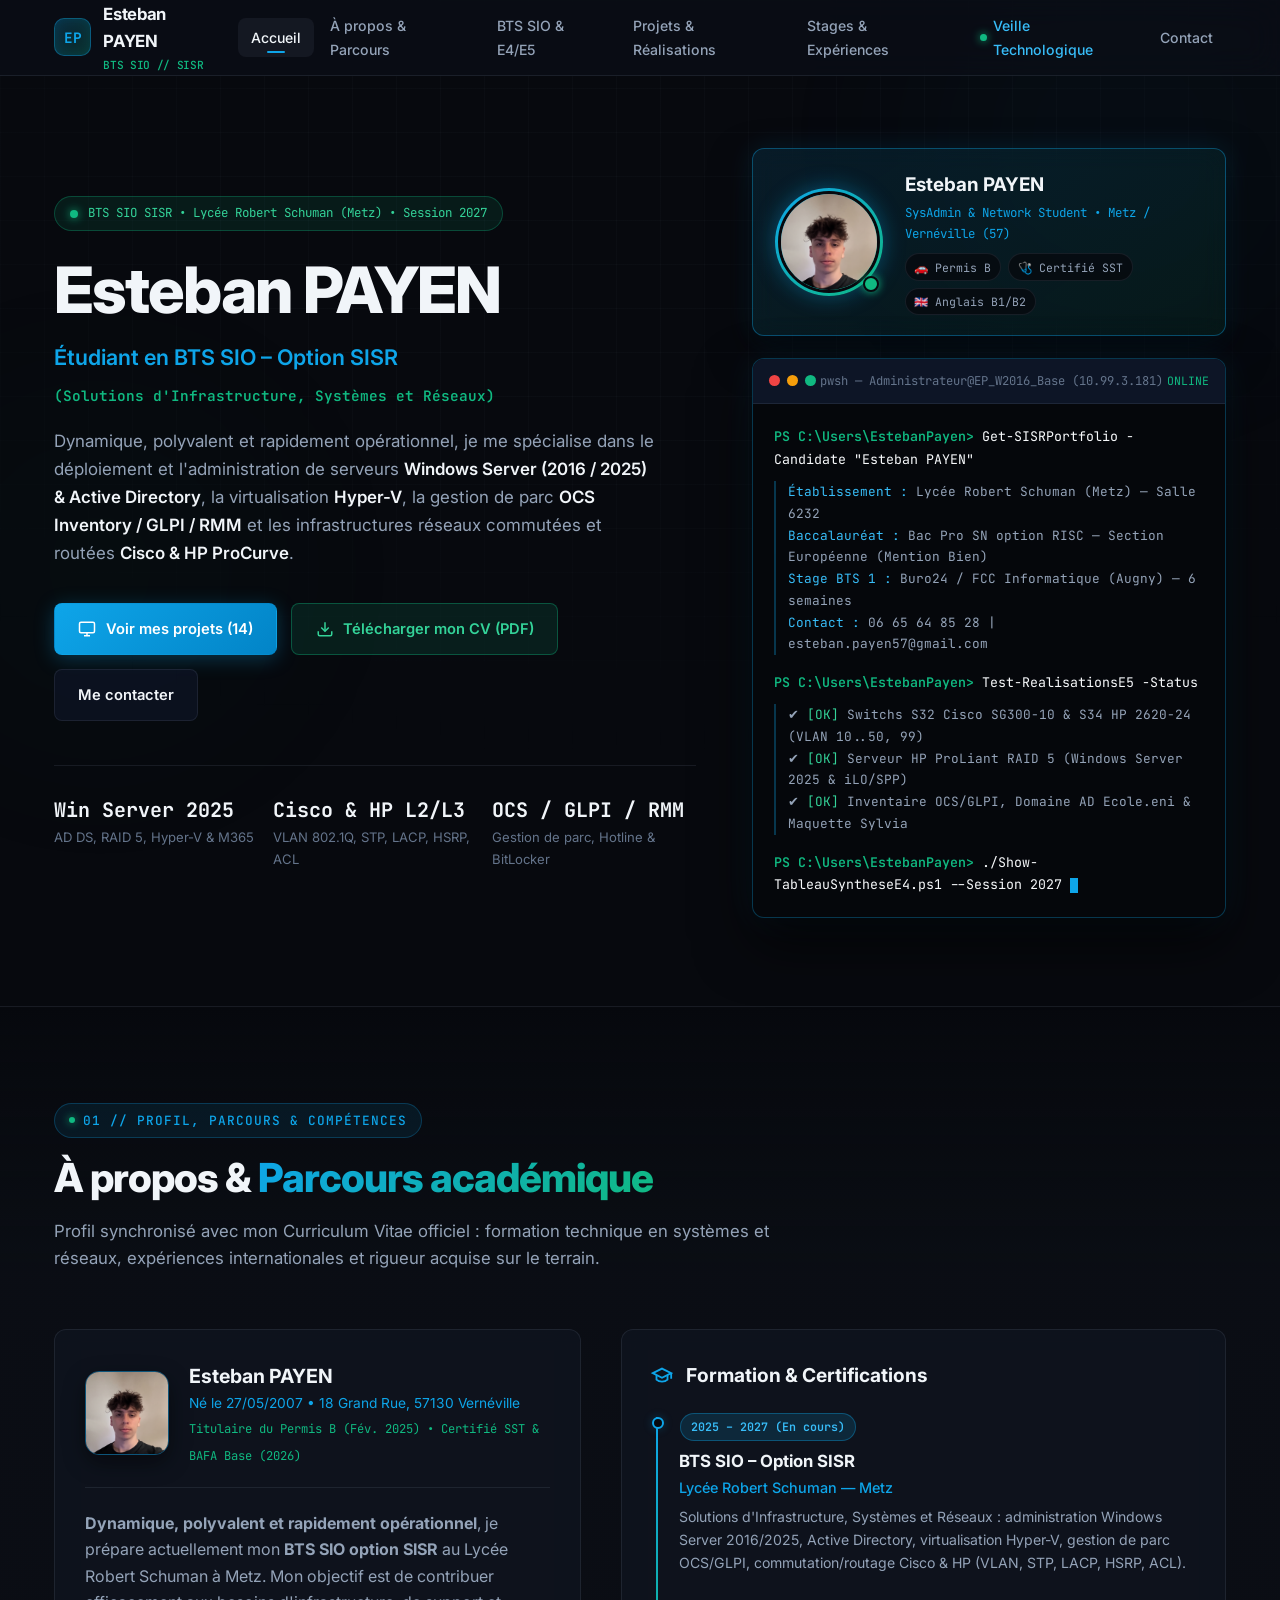
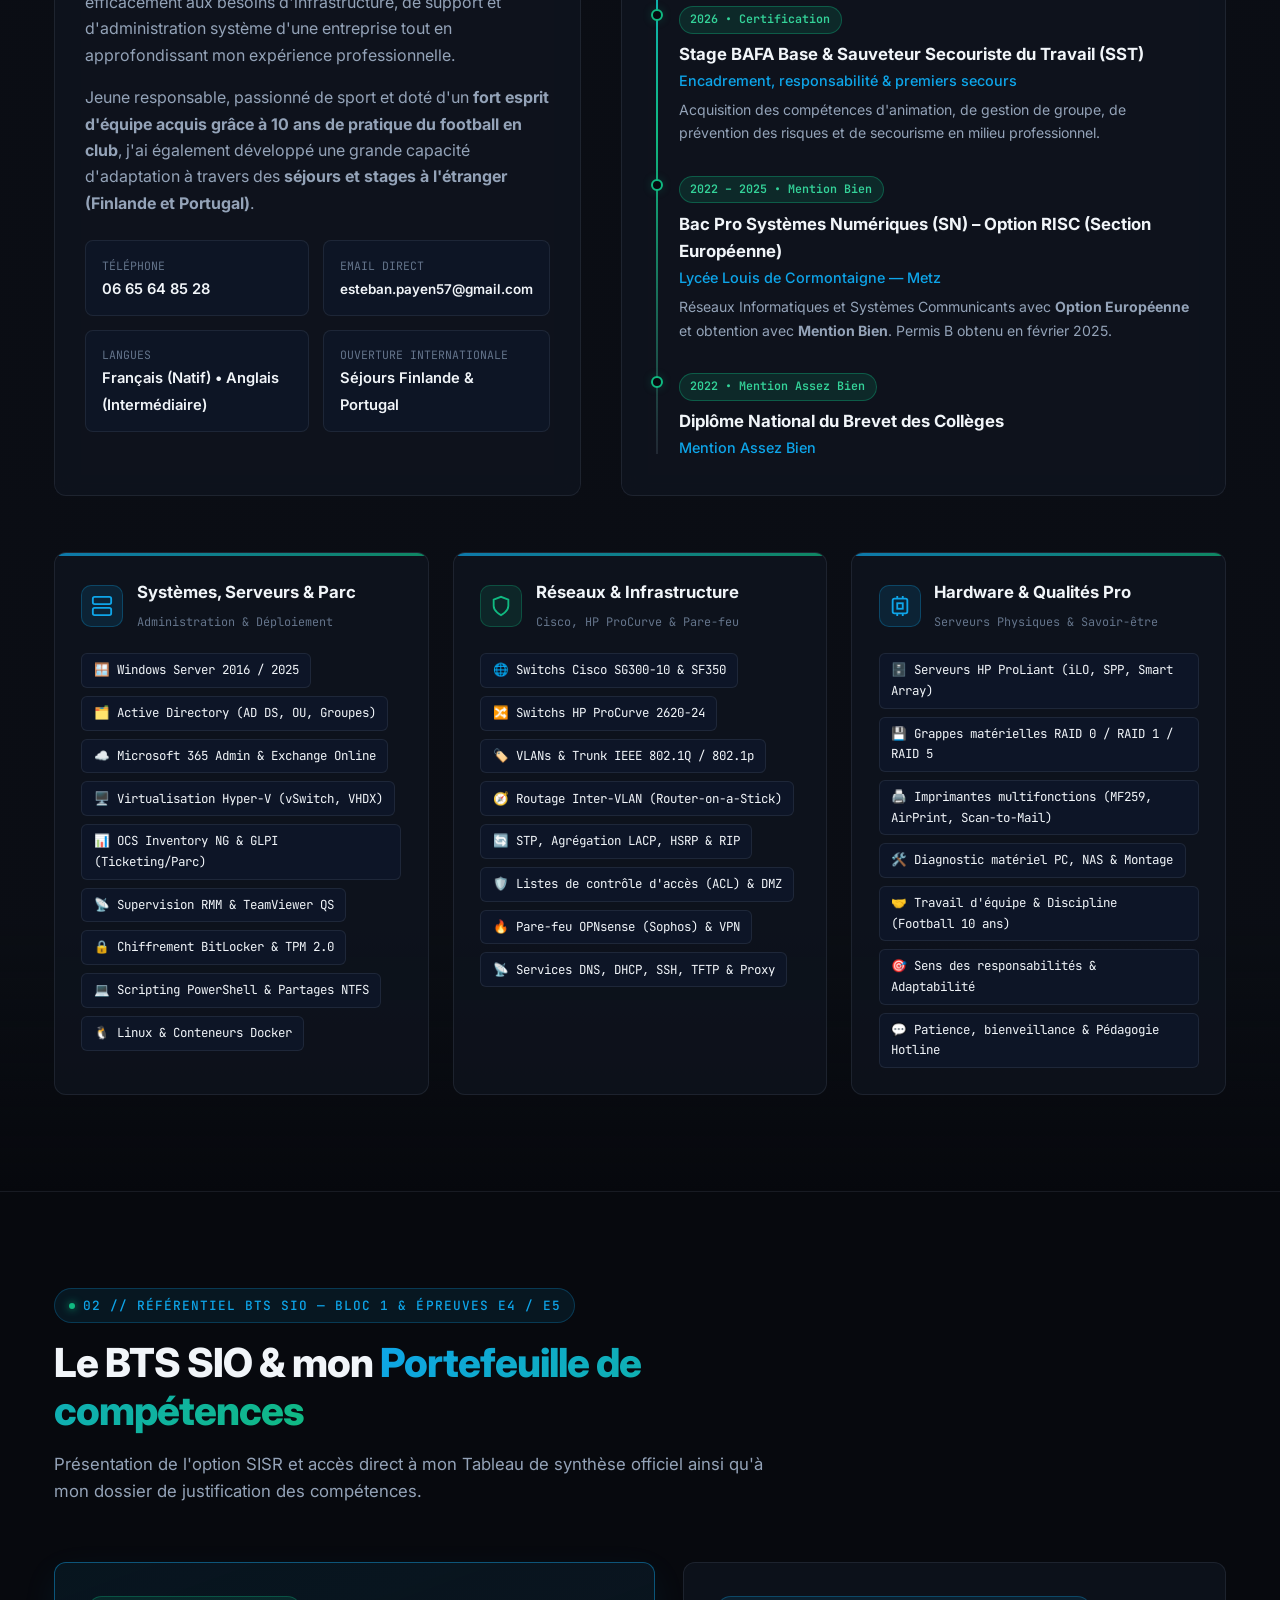
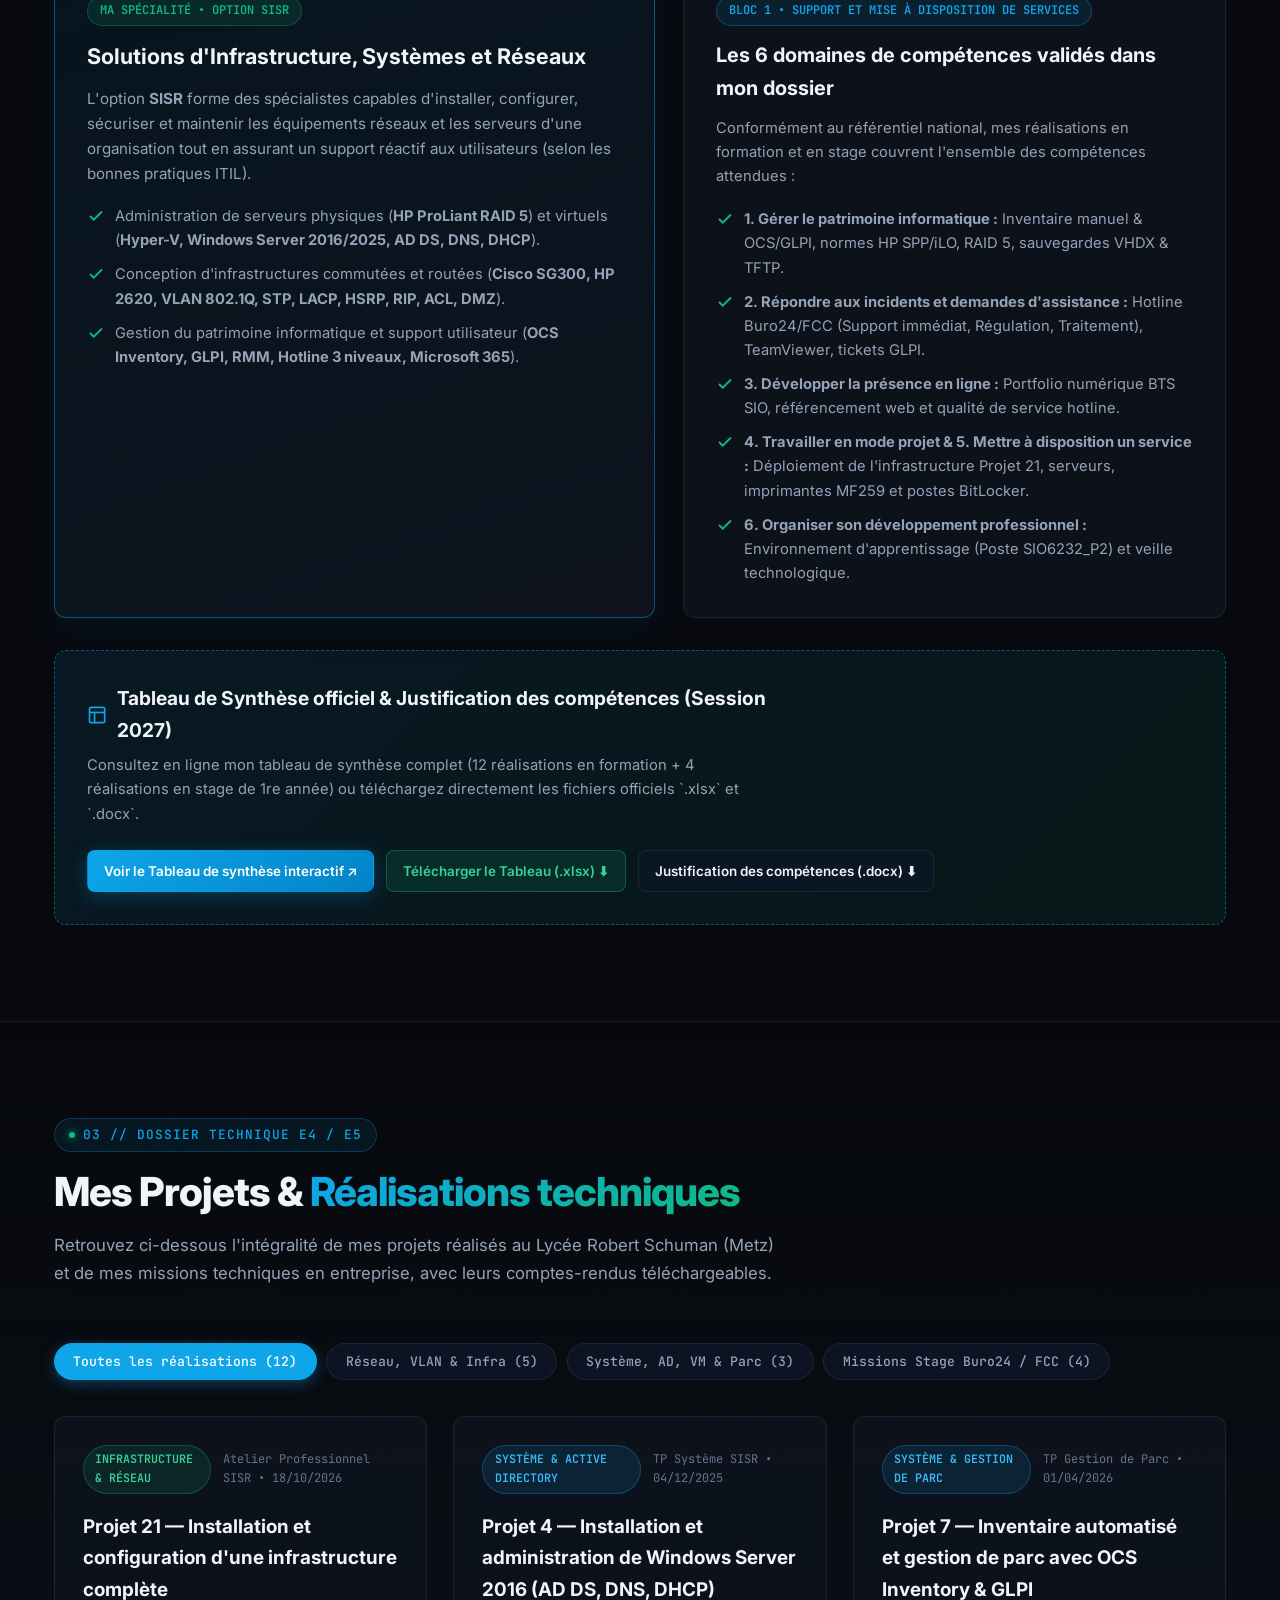
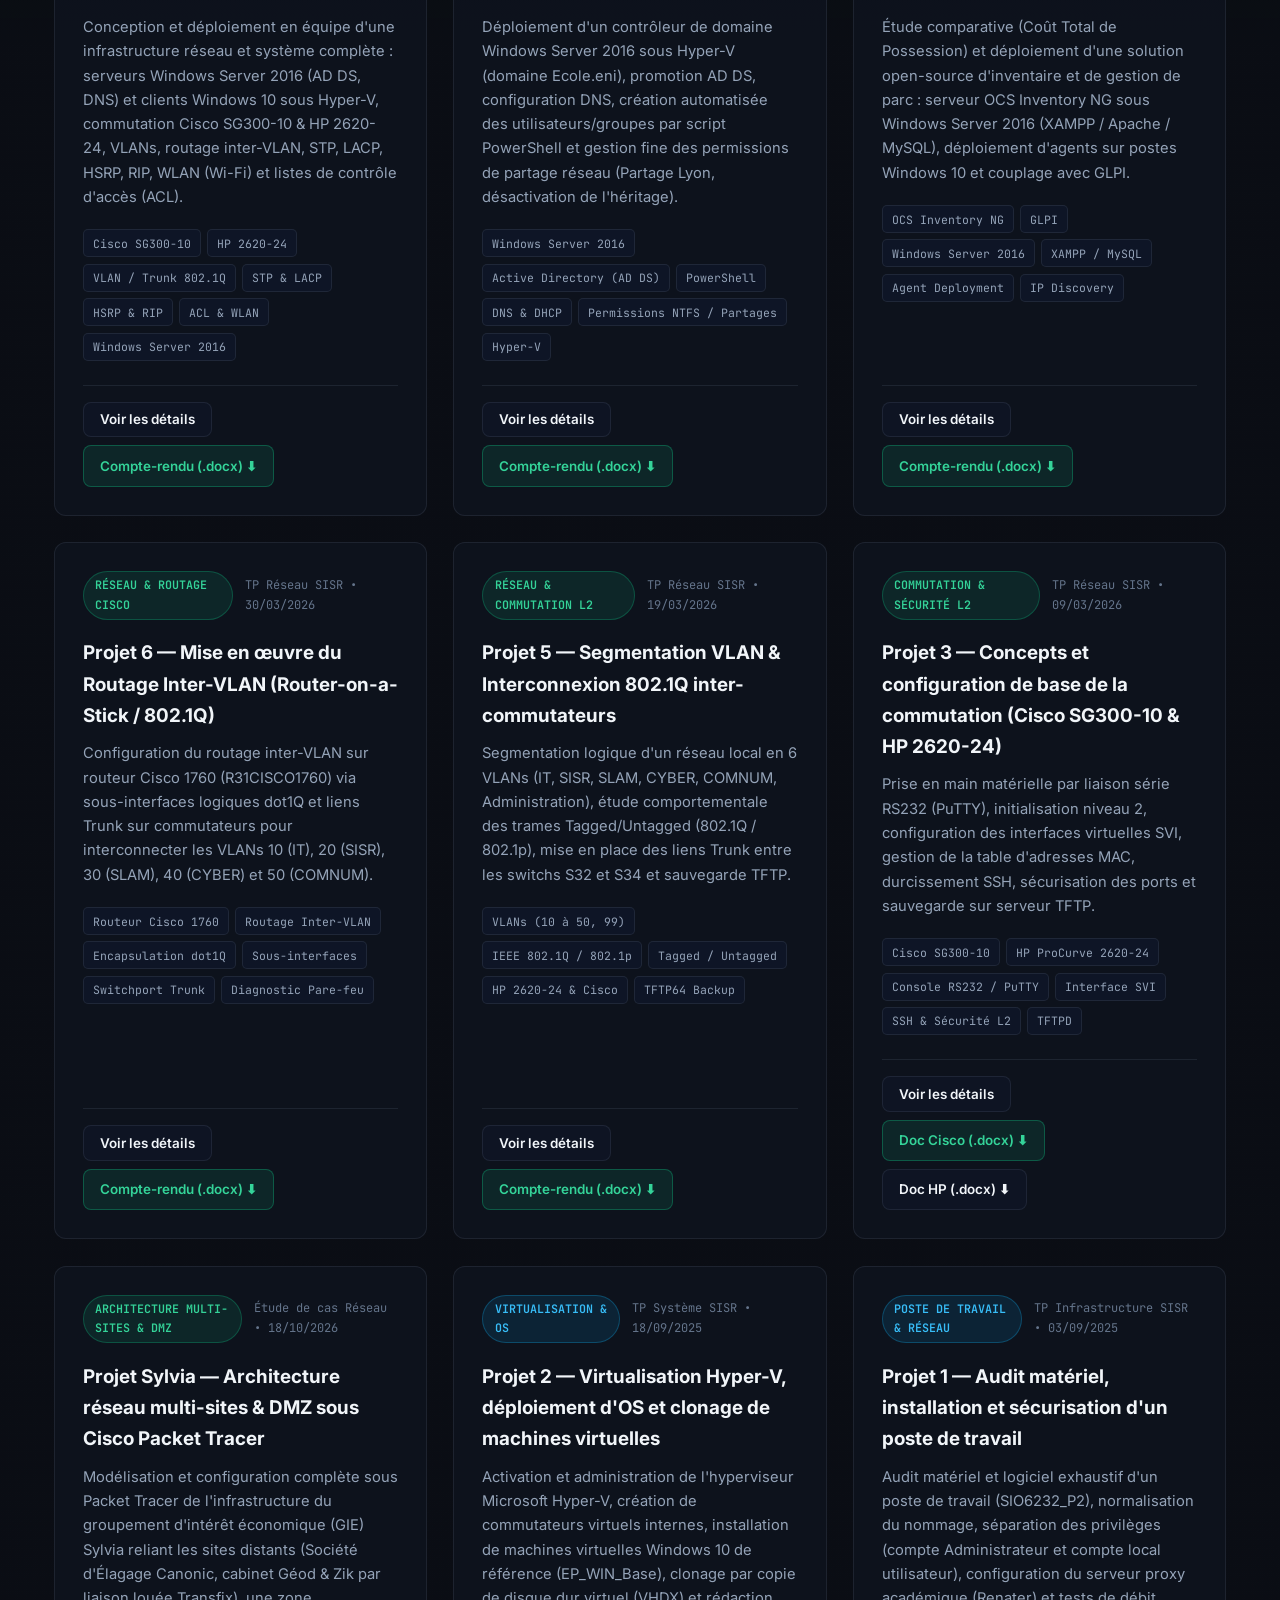
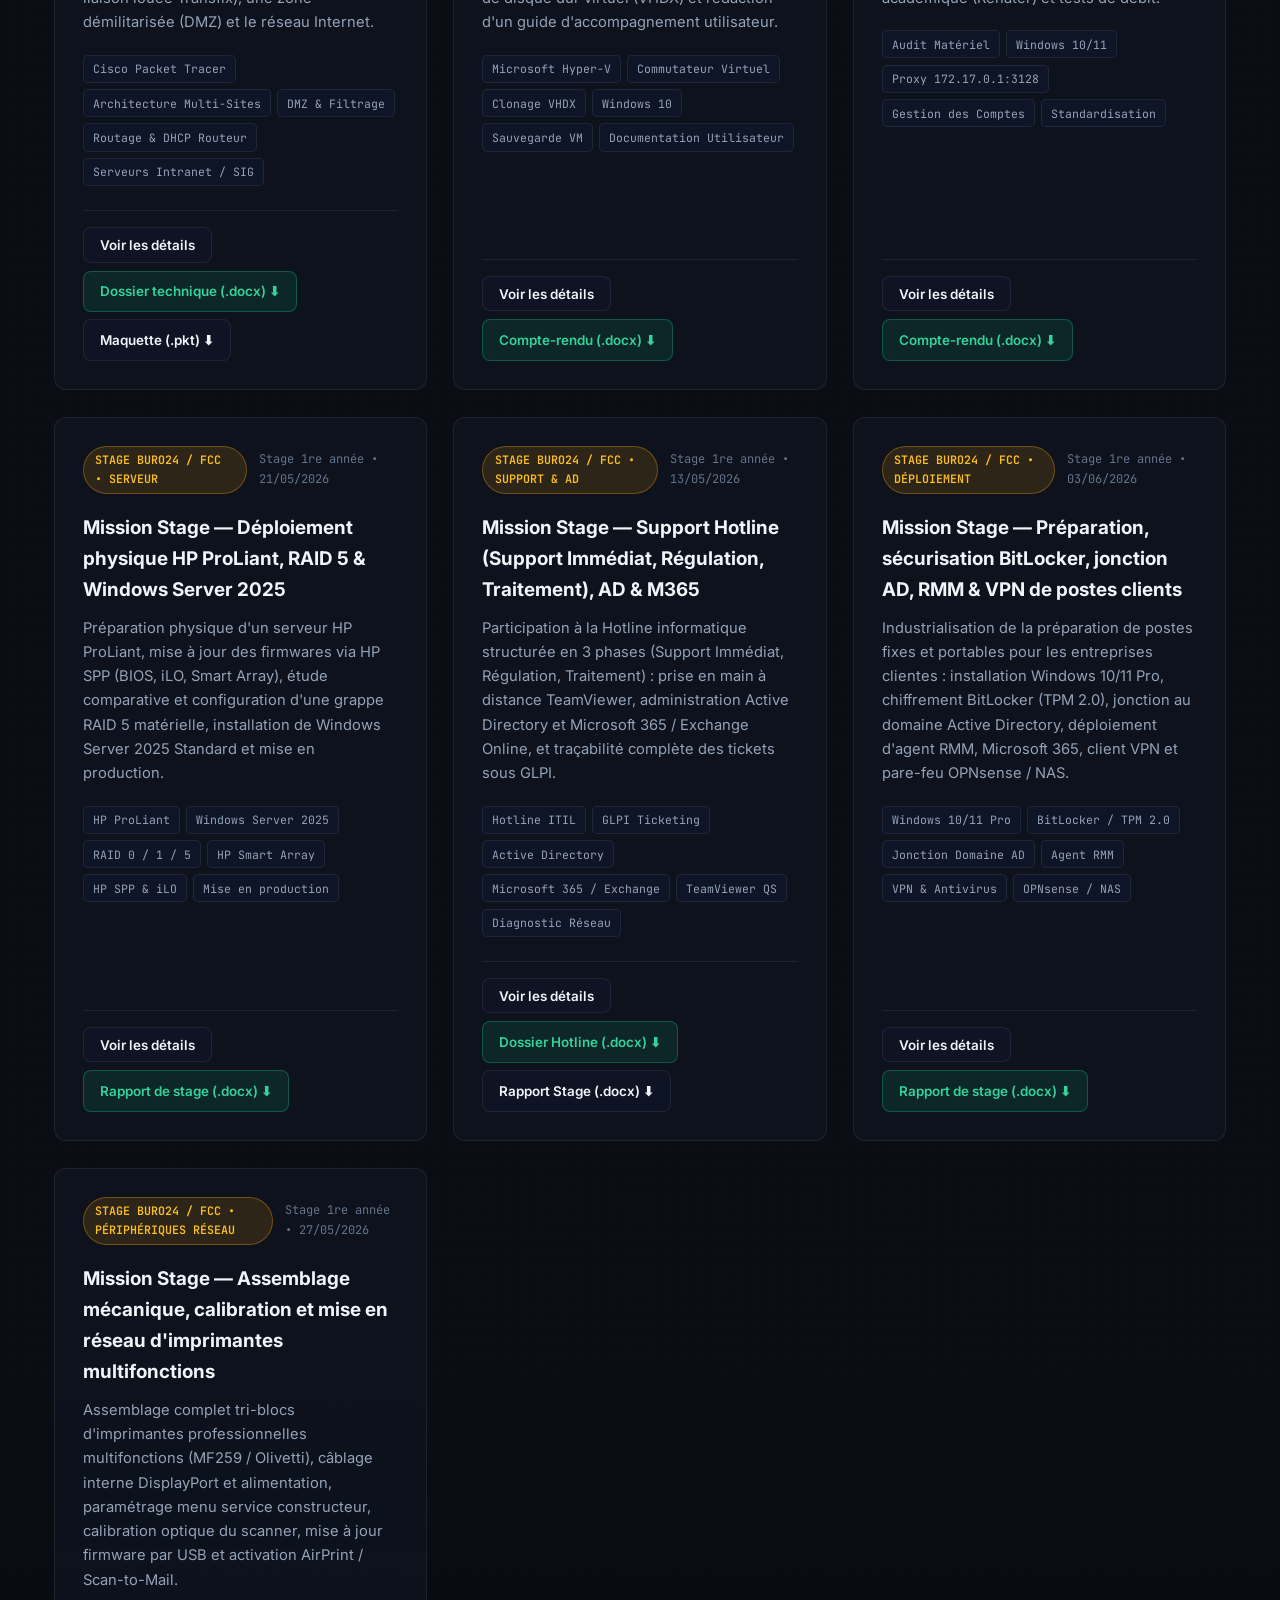
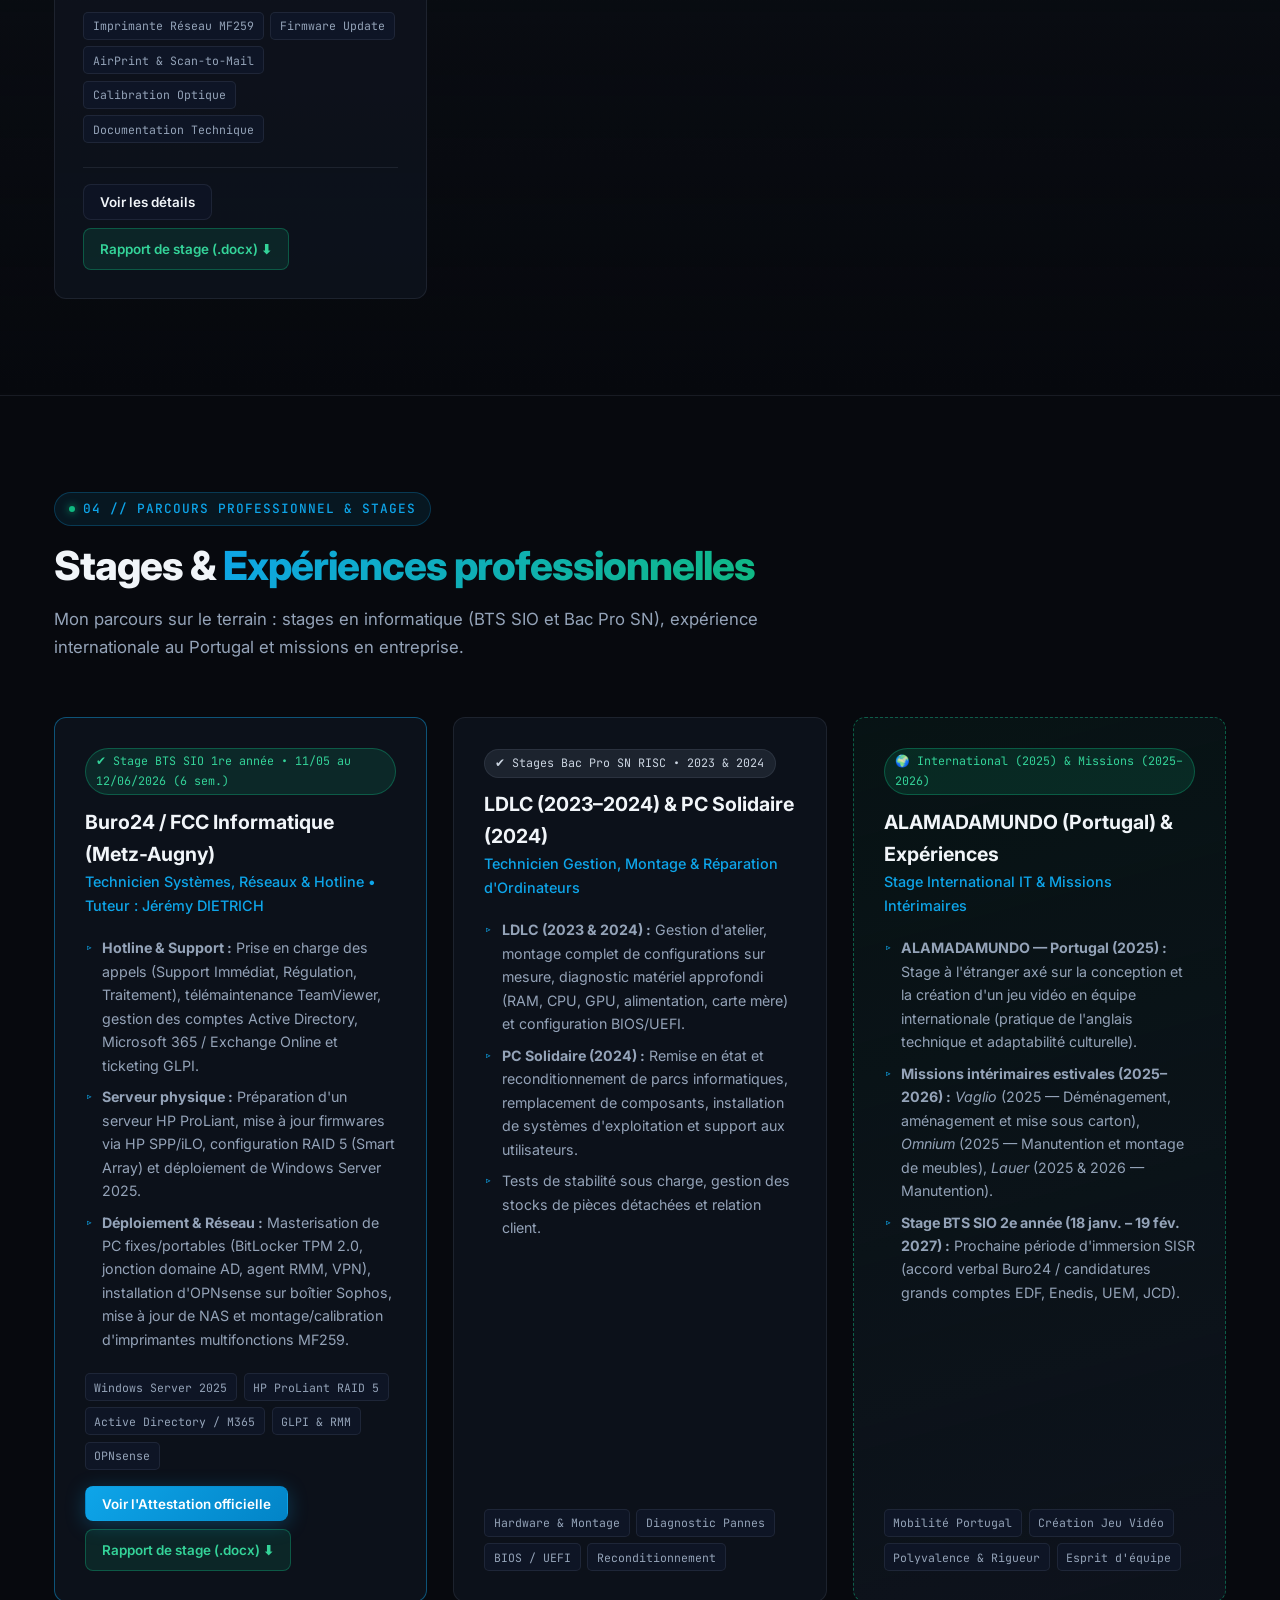
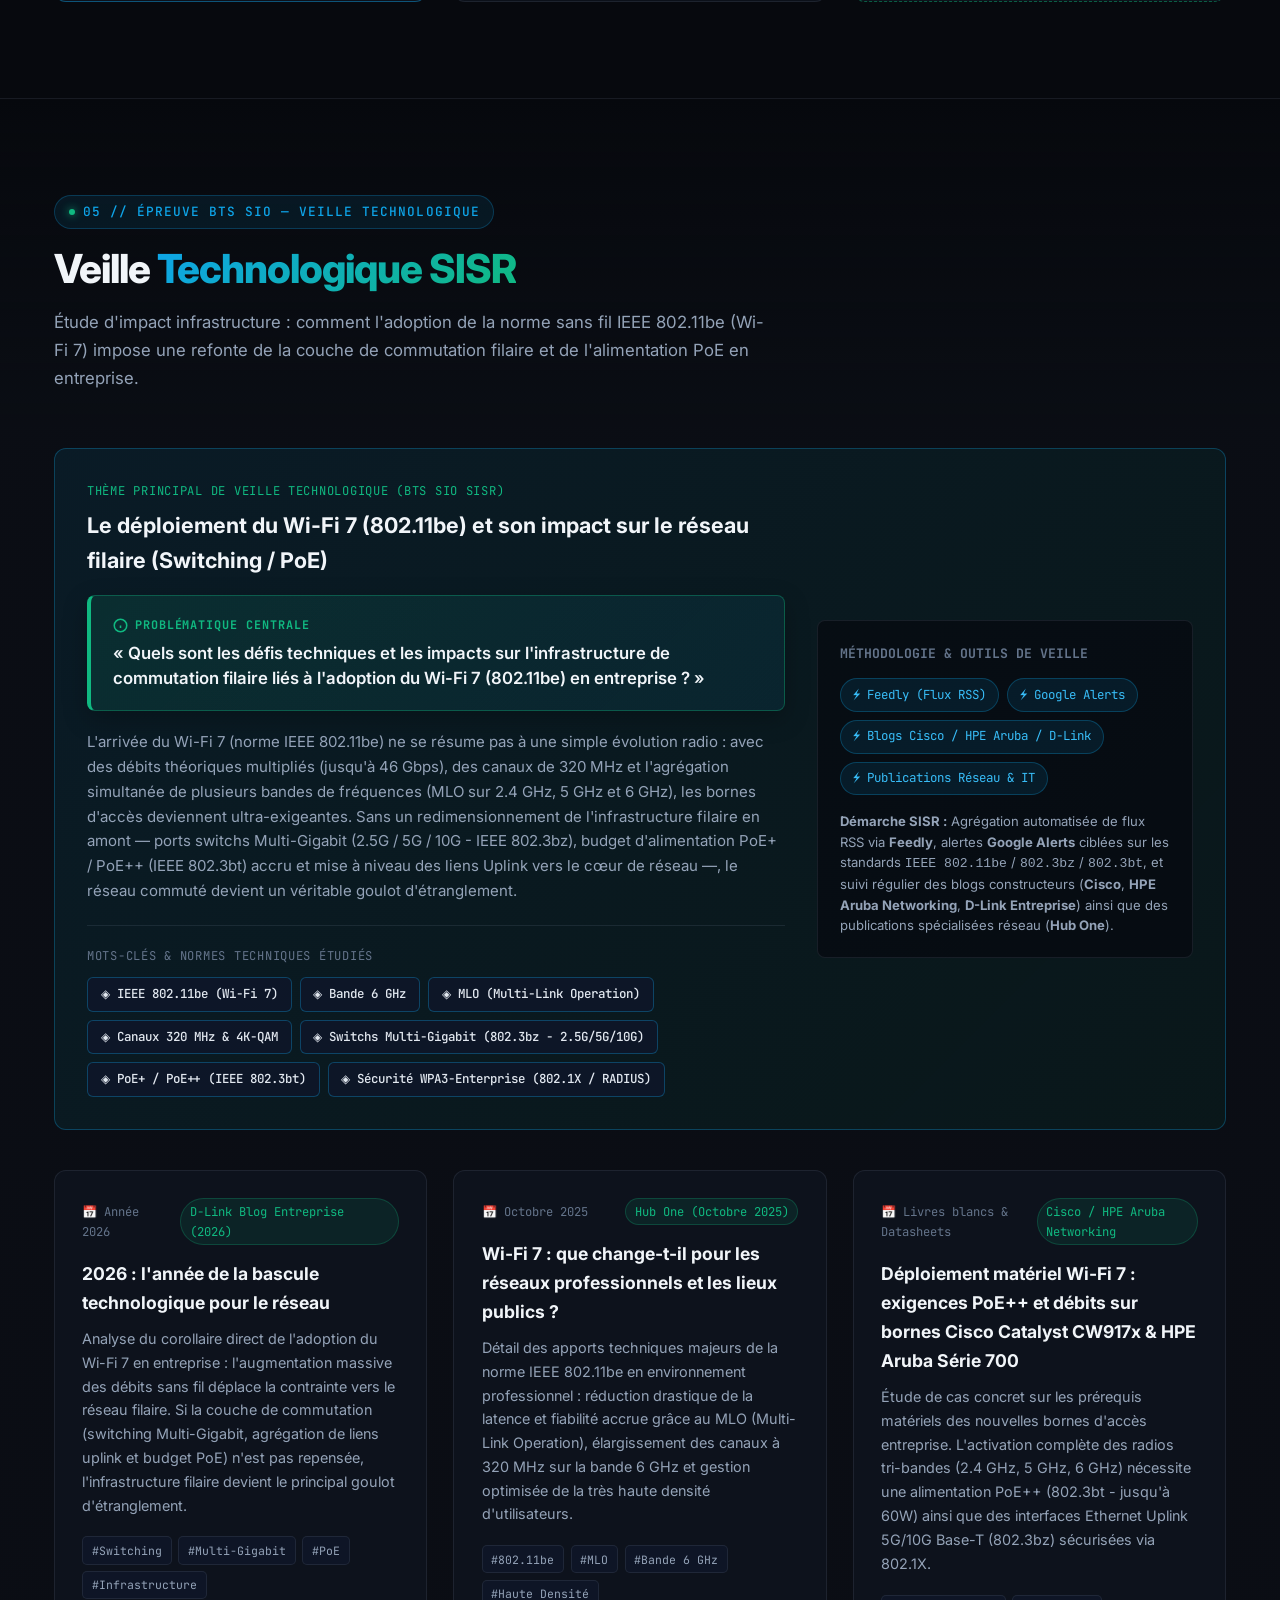
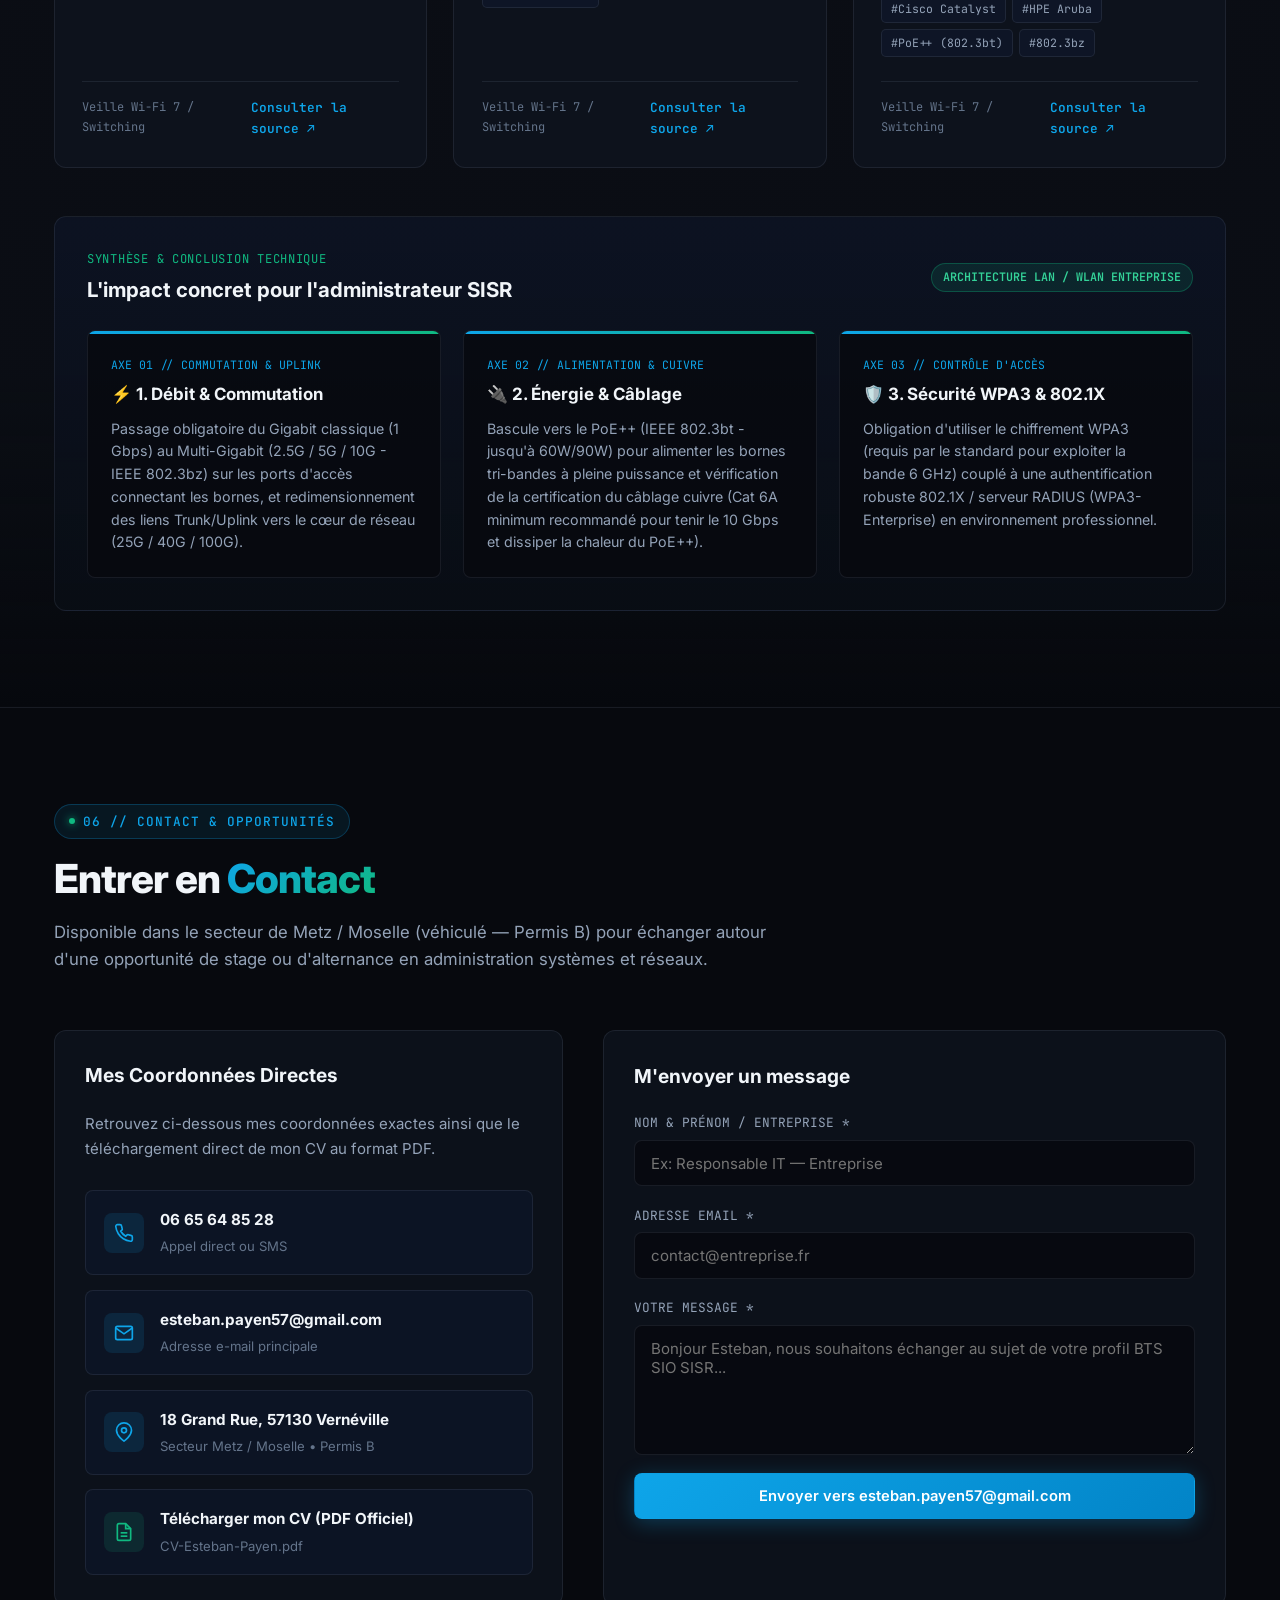
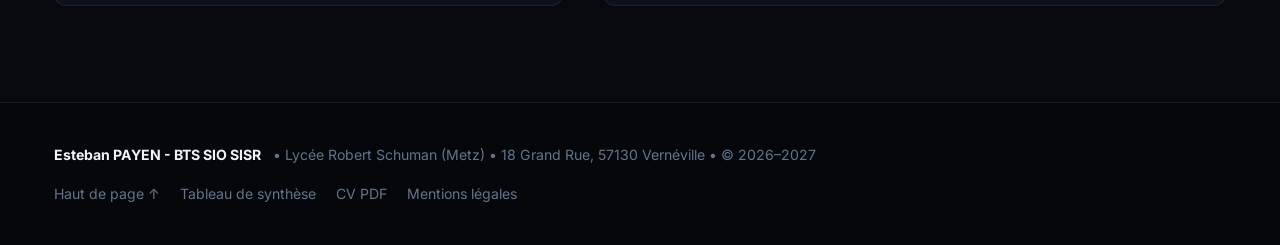
==== index.html @ 69ccb2b6 "Correction de la racine pour GitHub Pages" ====
<!DOCTYPE html>
<html lang="fr">
<head>
  <meta charset="UTF-8" />
  <meta name="viewport" content="width=device-width, initial-scale=1.0" />
  <title>Esteban PAYEN — Portfolio BTS SIO SISR | Systèmes, Réseaux &amp; Infrastructure</title>
  <meta name="description" content="Portfolio officiel d'Esteban PAYEN, étudiant en BTS SIO option SISR au Lycée Robert Schuman (Metz). Projets d'infrastructure Cisco/HP, Windows Server 2016/2025, Active Directory, Hyper-V, OCS/GLPI, Stage Buro24 / FCC Informatique et Veille Technologique." />

  <!-- Polices Google Fonts : Inter & JetBrains Mono -->
  <link rel="preconnect" href="https://fonts.googleapis.com" />
  <link rel="preconnect" href="https://fonts.gstatic.com" crossorigin />
  <link href="https://fonts.googleapis.com/css2?family=Inter:wght@400;500;600;700;800&amp;family=JetBrains+Mono:wght@400;500;600;700&amp;display=swap" rel="stylesheet" />

  <!-- Feuille de style principale -->
  <link rel="stylesheet" href="css/style.css" />
</head>
<body>
  <!-- Halos lumineux d'arrière-plan -->
  <div class="ambient-glow glow-1" aria-hidden="true"></div>
  <div class="ambient-glow glow-2" aria-hidden="true"></div>

  <!-- ========================================================================
       1. BARRE DE NAVIGATION FIXE (NAVBAR)
       ======================================================================== -->
  <header class="navbar" id="navbar">
    <div class="nav-container">
      <a href="#accueil" class="nav-brand" aria-label="Retour à l'accueil">
        <div class="brand-badge">EP</div>
        <div class="brand-text">
          Esteban PAYEN
          <span>BTS SIO // SISR</span>
        </div>
      </a>

      <button class="nav-toggle" id="nav-toggle" aria-label="Menu de navigation" aria-expanded="false">
        <svg width="22" height="22" viewBox="0 0 24 24" fill="none" stroke="currentColor" stroke-width="2">
          <line x1="3" y1="6" x2="21" y2="6"></line>
          <line x1="3" y1="12" x2="21" y2="12"></line>
          <line x1="3" y1="18" x2="21" y2="18"></line>
        </svg>
      </button>

      <nav class="nav-links" id="nav-links" aria-label="Navigation principale">
        <a href="#accueil" class="nav-link active">Accueil</a>
        <a href="#apropos" class="nav-link">À propos &amp; Parcours</a>
        <a href="#bts-sio" class="nav-link">BTS SIO &amp; E4/E5</a>
        <a href="#projets" class="nav-link">Projets &amp; Réalisations</a>
        <a href="#stages" class="nav-link">Stages &amp; Expériences</a>
        <a href="#veille" class="nav-link nav-link-veille">
          <span class="pulse-dot" aria-hidden="true"></span>
          Veille Technologique
        </a>
        <a href="#contact" class="nav-link">Contact</a>
      </nav>
    </div>
  </header>

  <main>
    <!-- ======================================================================
         A. HERO SECTION (ACCUEIL)
         ====================================================================== -->
    <section class="hero" id="accueil">
      <div class="container">
        <div class="hero-grid">
          <div class="hero-content">
            <div class="status-pill">
              <span class="status-dot"></span>
              <span>BTS SIO SISR • Lycée Robert Schuman (Metz) • Session 2027</span>
            </div>

            <h1 class="hero-title">Esteban PAYEN</h1>

            <p class="hero-role">
              <span>Étudiant en BTS SIO – Option SISR</span>
              <span class="mono" style="font-size:0.9rem; color:var(--accent-emerald);">
                (Solutions d'Infrastructure, Systèmes et Réseaux)
              </span>
            </p>

            <p class="hero-description">
              Dynamique, polyvalent et rapidement opérationnel, je me spécialise dans le déploiement et l'administration de serveurs
              <strong>Windows Server (2016 / 2025) &amp; Active Directory</strong>, la virtualisation <strong>Hyper-V</strong>,
              la gestion de parc <strong>OCS Inventory / GLPI / RMM</strong> et les infrastructures réseaux commutées et routées
              <strong>Cisco &amp; HP ProCurve</strong>.
            </p>

            <div class="hero-actions">
              <a href="#projets" class="btn btn-primary">
                <svg width="18" height="18" viewBox="0 0 24 24" fill="none" stroke="currentColor" stroke-width="2">
                  <rect x="2" y="3" width="20" height="14" rx="2" ry="2"></rect>
                  <line x1="8" y1="21" x2="16" y2="21"></line>
                  <line x1="12" y1="17" x2="12" y2="21"></line>
                </svg>
                Voir mes projets (14)
              </a>
              <a href="assets/docs/CV-Esteban-Payen.pdf" target="_blank" rel="noopener" download="CV-Esteban-Payen.pdf" class="btn btn-emerald">
                <svg width="18" height="18" viewBox="0 0 24 24" fill="none" stroke="currentColor" stroke-width="2">
                  <path d="M21 15v4a2 2 0 0 1-2 2H5a2 2 0 0 1-2-2v-4"></path>
                  <polyline points="7 10 12 15 17 10"></polyline>
                  <line x1="12" y1="15" x2="12" y2="3"></line>
                </svg>
                Télécharger mon CV (PDF)
              </a>
              <a href="#contact" class="btn btn-outline">
                Me contacter
              </a>
            </div>

            <div class="hero-metrics">
              <div class="metric-item">
                <span class="metric-value">Win Server 2025</span>
                <span class="metric-label">AD DS, RAID 5, Hyper-V &amp; M365</span>
              </div>
              <div class="metric-item">
                <span class="metric-value">Cisco &amp; HP L2/L3</span>
                <span class="metric-label">VLAN 802.1Q, STP, LACP, HSRP, ACL</span>
              </div>
              <div class="metric-item">
                <span class="metric-value">OCS / GLPI / RMM</span>
                <span class="metric-label">Gestion de parc, Hotline &amp; BitLocker</span>
              </div>
            </div>
          </div>

          <!-- Colonne droite : Carte Portrait Photo + Terminal SysAdmin -->
          <div class="hero-Visual-stack">
            <div class="profile-showcase">
              <div class="profile-avatar-wrap">
                <img src="assets/img/esteban-portrait.jpg" alt="Portrait d'Esteban PAYEN — Étudiant BTS SIO SISR" class="profile-avatar" />
                <span class="profile-badge-online" title="Disponible pour stage SISR"></span>
              </div>
              <div class="profile-meta">
                <h2>Esteban PAYEN</h2>
                <span class="role-tag">SysAdmin &amp; Network Student • Metz / Vernéville (57)</span>
                <div class="profile-quick-info">
                  <span class="profile-chip">🚗 Permis B</span>
                  <span class="profile-chip">🩺 Certifié SST</span>
                  <span class="profile-chip">🇬🇧 Anglais B1/B2</span>
                </div>
              </div>
            </div>

            <!-- Terminal SysAdmin visuel avec vraies données -->
            <div class="terminal-card" aria-label="Aperçu console SysAdmin">
              <div class="terminal-header">
                <div class="terminal-dots">
                  <span class="dot-red"></span>
                  <span class="dot-yellow"></span>
                  <span class="dot-green"></span>
                </div>
                <span class="terminal-title">pwsh — Administrateur@EP_W2016_Base (10.99.3.181)</span>
                <span class="mono" style="font-size:0.72rem; color:var(--accent-emerald);">ONLINE</span>
              </div>
              <div class="terminal-body">
                <div class="cmd-line">
                  <span class="cmd-prompt">PS C:\Users\EstebanPayen&gt;</span>
                  <span class="cmd-command"> Get-SISRPortfolio -Candidate "Esteban PAYEN"</span>
                </div>
                <div class="cmd-output">
                  <div><span class="key">Établissement :</span> Lycée Robert Schuman (Metz) — Salle 6232</div>
                  <div><span class="key">Baccalauréat  :</span> Bac Pro SN option RISC — Section Européenne (Mention Bien)</div>
                  <div><span class="key">Stage BTS 1   :</span> Buro24 / FCC Informatique (Augny) — 6 semaines</div>
                  <div><span class="key">Contact       :</span> 06 65 64 85 28 | esteban.payen57@gmail.com</div>
                </div>

                <div class="cmd-line">
                  <span class="cmd-prompt">PS C:\Users\EstebanPayen&gt;</span>
                  <span class="cmd-command"> Test-RealisationsE5 -Status</span>
                </div>
                <div class="cmd-output">
                  <div>✔ <span class="val-ok">[OK]</span> Switchs S32 Cisco SG300-10 &amp; S34 HP 2620-24 (VLAN 10..50, 99)</div>
                  <div>✔ <span class="val-ok">[OK]</span> Serveur HP ProLiant RAID 5 (Windows Server 2025 &amp; iLO/SPP)</div>
                  <div>✔ <span class="val-ok">[OK]</span> Inventaire OCS/GLPI, Domaine AD Ecole.eni &amp; Maquette Sylvia</div>
                </div>

                <div class="cmd-line" style="margin-bottom:0;">
                  <span class="cmd-prompt">PS C:\Users\EstebanPayen&gt;</span>
                  <span class="cmd-command"> ./Show-TableauSyntheseE4.ps1 --Session 2027</span>
                  <span class="cursor-blink"></span>
                </div>
              </div>
            </div>
          </div>
        </div>
      </div>
    </section>

    <!-- ======================================================================
         B. À PROPOS & PARCOURS (PROFIL CV, TIMELINE FORMATION & COMPÉTENCES)
         ====================================================================== -->
    <section class="section section-alt" id="apropos">
      <div class="container">
        <div class="section-header">
          <div class="section-tag">
            <span class="dot"></span>
            <span>01 // Profil, Parcours &amp; Compétences</span>
          </div>
          <h2 class="section-title">À propos &amp; <span class="gradient-text">Parcours académique</span></h2>
          <p class="section-subtitle">
            Profil synchronisé avec mon Curriculum Vitae officiel : formation technique en systèmes et réseaux, expériences internationales et rigueur acquise sur le terrain.
          </p>
        </div>

        <div class="about-layout">
          <!-- Présentation complète synchronisée avec le CV -->
          <div class="glass-card about-text">
            <div class="about-photo-banner">
              <img src="assets/img/esteban-portrait.jpg" alt="Photo d'Esteban PAYEN" />
              <div>
                <h3 style="font-size:1.22rem; font-weight:700; color:var(--text-primary);">Esteban PAYEN</h3>
                <p style="font-size:0.86rem; color:var(--accent-cyan); margin:0;">
                  Né le 27/05/2007 • 18 Grand Rue, 57130 Vernéville
                </p>
                <span class="mono" style="font-size:0.76rem; color:var(--accent-emerald);">
                  Titulaire du Permis B (Fév. 2025) • Certifié SST &amp; BAFA Base (2026)
                </span>
              </div>
            </div>

            <p>
              <strong>Dynamique, polyvalent et rapidement opérationnel</strong>, je prépare actuellement mon
              <strong>BTS SIO option SISR</strong> au Lycée Robert Schuman à Metz. Mon objectif est de contribuer efficacement aux besoins d'infrastructure, de support et d'administration système d'une entreprise tout en approfondissant mon expérience professionnelle.
            </p>
            <p>
              Jeune responsable, passionné de sport et doté d'un <strong>fort esprit d'équipe acquis grâce à 10 ans de pratique du football en club</strong>, j'ai également développé une grande capacité d'adaptation à travers des <strong>séjours et stages à l'étranger (Finlande et Portugal)</strong>.
            </p>

            <div class="about-highlights">
              <div class="highlight-box">
                <span class="label">Téléphone</span>
                <span class="value">06 65 64 85 28</span>
              </div>
              <div class="highlight-box">
                <span class="label">Email direct</span>
                <span class="value" style="font-size:0.84rem;">esteban.payen57@gmail.com</span>
              </div>
              <div class="highlight-box">
                <span class="label">Langues</span>
                <span class="value">Français (Natif) • Anglais (Intermédiaire)</span>
              </div>
              <div class="highlight-box">
                <span class="label">Ouverture internationale</span>
                <span class="value">Séjours Finlande &amp; Portugal</span>
              </div>
            </div>
          </div>

          <!-- Frise chronologique (Formation & Certifications du CV) -->
          <div class="glass-card">
            <h3 class="card-heading">
              <svg width="22" height="22" viewBox="0 0 24 24" fill="none" stroke="var(--accent-cyan)" stroke-width="2">
                <path d="M22 10v6M2 10l10-5 10 5-10 5z"></path>
                <path d="M6 12v5c3 3 9 3 12 0v-5"></path>
              </svg>
              Formation &amp; Certifications
            </h3>

            <div class="timeline">
              <!-- En cours : BTS SIO SISR -->
              <div class="timeline-item">
                <div class="timeline-marker"></div>
                <span class="timeline-badge badge-current">2025 – 2027 (En cours)</span>
                <h4 class="timeline-title">BTS SIO – Option SISR</h4>
                <div class="timeline-school">Lycée Robert Schuman — Metz</div>
                <p class="timeline-desc">
                  Solutions d'Infrastructure, Systèmes et Réseaux : administration Windows Server 2016/2025, Active Directory, virtualisation Hyper-V, gestion de parc OCS/GLPI, commutation/routage Cisco &amp; HP (VLAN, STP, LACP, HSRP, ACL).
                </p>
              </div>

              <!-- 2026 : Stage BAFA Base -->
              <div class="timeline-item completed">
                <div class="timeline-marker"></div>
                <span class="timeline-badge badge-obtained">2026 • Certification</span>
                <h4 class="timeline-title">Stage BAFA Base &amp; Sauveteur Secouriste du Travail (SST)</h4>
                <div class="timeline-school">Encadrement, responsabilité &amp; premiers secours</div>
                <p class="timeline-desc">
                  Acquisition des compétences d'animation, de gestion de groupe, de prévention des risques et de secourisme en milieu professionnel.
                </p>
              </div>

              <!-- 2022 - 2025 : Bac Pro SN RISC -->
              <div class="timeline-item completed">
                <div class="timeline-marker"></div>
                <span class="timeline-badge badge-obtained">2022 – 2025 • Mention Bien</span>
                <h4 class="timeline-title">Bac Pro Systèmes Numériques (SN) – Option RISC (Section Européenne)</h4>
                <div class="timeline-school">Lycée Louis de Cormontaigne — Metz</div>
                <p class="timeline-desc">
                  Réseaux Informatiques et Systèmes Communicants avec <strong>Option Européenne</strong> et obtention avec <strong>Mention Bien</strong>. Permis B obtenu en février 2025.
                </p>
              </div>

              <!-- 2022 : Brevet -->
              <div class="timeline-item completed">
                <div class="timeline-marker"></div>
                <span class="timeline-badge badge-obtained">2022 • Mention Assez Bien</span>
                <h4 class="timeline-title">Diplôme National du Brevet des Collèges</h4>
                <div class="timeline-school">Mention Assez Bien</div>
              </div>
            </div>
          </div>
        </div>

        <!-- Compétences techniques & humaines sous forme de badges -->
        <div class="skills-grid">
          <!-- Catégorie 1 : Systèmes, Serveurs & Parc -->
          <div class="skill-category">
            <div class="skill-header">
              <div class="skill-icon">
                <svg width="22" height="22" viewBox="0 0 24 24" fill="none" stroke="currentColor" stroke-width="2">
                  <rect x="2" y="2" width="20" height="8" rx="2" ry="2"></rect>
                  <rect x="2" y="14" width="20" height="8" rx="2" ry="2"></rect>
                  <line x1="6" y1="6" x2="6.01" y2="6"></line>
                  <line x1="6" y1="18" x2="6.01" y2="18"></line>
                </svg>
              </div>
              <div>
                <h3>Systèmes, Serveurs &amp; Parc</h3>
                <span class="mono" style="font-size:0.74rem; color:var(--text-muted);">Administration &amp; Déploiement</span>
              </div>
            </div>
            <div class="skill-badges">
              <span class="tech-badge">🪟 Windows Server 2016 / 2025</span>
              <span class="tech-badge">🗂️ Active Directory (AD DS, OU, Groupes)</span>
              <span class="tech-badge">☁️ Microsoft 365 Admin &amp; Exchange Online</span>
              <span class="tech-badge">🖥️ Virtualisation Hyper-V (vSwitch, VHDX)</span>
              <span class="tech-badge">📊 OCS Inventory NG &amp; GLPI (Ticketing/Parc)</span>
              <span class="tech-badge">📡 Supervision RMM &amp; TeamViewer QS</span>
              <span class="tech-badge">🔒 Chiffrement BitLocker &amp; TPM 2.0</span>
              <span class="tech-badge">💻 Scripting PowerShell &amp; Partages NTFS</span>
              <span class="tech-badge">🐧 Linux &amp; Conteneurs Docker</span>
            </div>
          </div>

          <!-- Catégorie 2 : Réseaux & Sécurité -->
          <div class="skill-category">
            <div class="skill-header">
              <div class="skill-icon">
                <svg width="22" height="22" viewBox="0 0 24 24" fill="none" stroke="currentColor" stroke-width="2">
                  <path d="M12 22s8-4 8-10V5l-8-3-8 3v7c0 6 8 10 8 10z"></path>
                </svg>
              </div>
              <div>
                <h3>Réseaux &amp; Infrastructure</h3>
                <span class="mono" style="font-size:0.74rem; color:var(--text-muted);">Cisco, HP ProCurve &amp; Pare-feu</span>
              </div>
            </div>
            <div class="skill-badges">
              <span class="tech-badge">🌐 Switchs Cisco SG300-10 &amp; SF350</span>
              <span class="tech-badge">🔀 Switchs HP ProCurve 2620-24</span>
              <span class="tech-badge">🏷️ VLANs &amp; Trunk IEEE 802.1Q / 802.1p</span>
              <span class="tech-badge">🧭 Routage Inter-VLAN (Router-on-a-Stick)</span>
              <span class="tech-badge">🔄 STP, Agrégation LACP, HSRP &amp; RIP</span>
              <span class="tech-badge">🛡️ Listes de contrôle d'accès (ACL) &amp; DMZ</span>
              <span class="tech-badge">🔥 Pare-feu OPNsense (Sophos) &amp; VPN</span>
              <span class="tech-badge">📡 Services DNS, DHCP, SSH, TFTP &amp; Proxy</span>
            </div>
          </div>

          <!-- Catégorie 3 : Hardware, Serveurs Physiques & Savoir-être CV -->
          <div class="skill-category">
            <div class="skill-header">
              <div class="skill-icon">
                <svg width="22" height="22" viewBox="0 0 24 24" fill="none" stroke="currentColor" stroke-width="2">
                  <rect x="4" y="4" width="16" height="16" rx="2" ry="2"></rect>
                  <rect x="9" y="9" width="6" height="6"></rect>
                  <line x1="9" y1="1" x2="9" y2="4"></line>
                  <line x1="15" y1="1" x2="15" y2="4"></line>
                  <line x1="9" y1="20" x2="9" y2="23"></line>
                  <line x1="15" y1="20" x2="15" y2="23"></line>
                </svg>
              </div>
              <div>
                <h3>Hardware &amp; Qualités Pro</h3>
                <span class="mono" style="font-size:0.74rem; color:var(--text-muted);">Serveurs Physiques &amp; Savoir-être</span>
              </div>
            </div>
            <div class="skill-badges">
              <span class="tech-badge">🗄️ Serveurs HP ProLiant (iLO, SPP, Smart Array)</span>
              <span class="tech-badge">💾 Grappes matérielles RAID 0 / RAID 1 / RAID 5</span>
              <span class="tech-badge">🖨️ Imprimantes multifonctions (MF259, AirPrint, Scan-to-Mail)</span>
              <span class="tech-badge">🛠️ Diagnostic matériel PC, NAS &amp; Montage</span>
              <span class="tech-badge">🤝 Travail d'équipe &amp; Discipline (Football 10 ans)</span>
              <span class="tech-badge">🎯 Sens des responsabilités &amp; Adaptabilité</span>
              <span class="tech-badge">💬 Patience, bienveillance &amp; Pédagogie Hotline</span>
            </div>
          </div>
        </div>
      </div>
    </section>

    <!-- ======================================================================
         C. SECTION BTS SIO & ÉPREUVES E4 / E5
         ====================================================================== -->
    <section class="section" id="bts-sio">
      <div class="container">
        <div class="section-header">
          <div class="section-tag">
            <span class="dot"></span>
            <span>02 // Référentiel BTS SIO — Bloc 1 &amp; Épreuves E4 / E5</span>
          </div>
          <h2 class="section-title">Le BTS SIO &amp; mon <span class="gradient-text">Portefeuille de compétences</span></h2>
          <p class="section-subtitle">
            Présentation de l'option SISR et accès direct à mon Tableau de synthèse officiel ainsi qu'à mon dossier de justification des compétences.
          </p>
        </div>

        <div class="bts-overview">
          <!-- Focus Spécialité SISR -->
          <div class="option-card sisr-focus">
            <span class="option-pill">MA SPÉCIALITÉ • OPTION SISR</span>
            <h3 style="font-size:1.35rem; margin-bottom:0.65rem;">
              Solutions d'Infrastructure, Systèmes et Réseaux
            </h3>
            <p style="color:var(--text-secondary); font-size:0.95rem;">
              L'option <strong>SISR</strong> forme des spécialistes capables d'installer, configurer, sécuriser et maintenir les équipements réseaux et les serveurs d'une organisation tout en assurant un support réactif aux utilisateurs (selon les bonnes pratiques ITIL).
            </p>
            <ul class="check-list">
              <li>
                <svg width="18" height="18" viewBox="0 0 24 24" fill="none" stroke="currentColor" stroke-width="2.5"><polyline points="20 6 9 17 4 12"></polyline></svg>
                <span>Administration de serveurs physiques (<strong>HP ProLiant RAID 5</strong>) et virtuels (<strong>Hyper-V, Windows Server 2016/2025, AD DS, DNS, DHCP</strong>).</span>
              </li>
              <li>
                <svg width="18" height="18" viewBox="0 0 24 24" fill="none" stroke="currentColor" stroke-width="2.5"><polyline points="20 6 9 17 4 12"></polyline></svg>
                <span>Conception d'infrastructures commutées et routées (<strong>Cisco SG300, HP 2620, VLAN 802.1Q, STP, LACP, HSRP, RIP, ACL, DMZ</strong>).</span>
              </li>
              <li>
                <svg width="18" height="18" viewBox="0 0 24 24" fill="none" stroke="currentColor" stroke-width="2.5"><polyline points="20 6 9 17 4 12"></polyline></svg>
                <span>Gestion du patrimoine informatique et support utilisateur (<strong>OCS Inventory, GLPI, RMM, Hotline 3 niveaux, Microsoft 365</strong>).</span>
              </li>
            </ul>
          </div>

          <!-- Les 6 compétences du Bloc 1 évaluées -->
          <div class="option-card">
            <span class="option-pill" style="color:var(--accent-cyan); background:rgba(14,165,233,0.1); border-color:rgba(14,165,233,0.3);">
              BLOC 1 • SUPPORT ET MISE À DISPOSITION DE SERVICES
            </span>
            <h3 style="font-size:1.25rem; margin-bottom:0.65rem;">
              Les 6 domaines de compétences validés dans mon dossier
            </h3>
            <p style="color:var(--text-secondary); font-size:0.92rem; margin-bottom:0.85rem;">
              Conformément au référentiel national, mes réalisations en formation et en stage couvrent l'ensemble des compétences attendues :
            </p>
            <ul class="check-list">
              <li>
                <svg width="18" height="18" viewBox="0 0 24 24" fill="none" stroke="currentColor" stroke-width="2.5"><polyline points="20 6 9 17 4 12"></polyline></svg>
                <span><strong>1. Gérer le patrimoine informatique :</strong> Inventaire manuel &amp; OCS/GLPI, normes HP SPP/iLO, RAID 5, sauvegardes VHDX &amp; TFTP.</span>
              </li>
              <li>
                <svg width="18" height="18" viewBox="0 0 24 24" fill="none" stroke="currentColor" stroke-width="2.5"><polyline points="20 6 9 17 4 12"></polyline></svg>
                <span><strong>2. Répondre aux incidents et demandes d'assistance :</strong> Hotline Buro24/FCC (Support immédiat, Régulation, Traitement), TeamViewer, tickets GLPI.</span>
              </li>
              <li>
                <svg width="18" height="18" viewBox="0 0 24 24" fill="none" stroke="currentColor" stroke-width="2.5"><polyline points="20 6 9 17 4 12"></polyline></svg>
                <span><strong>3. Développer la présence en ligne :</strong> Portfolio numérique BTS SIO, référencement web et qualité de service hotline.</span>
              </li>
              <li>
                <svg width="18" height="18" viewBox="0 0 24 24" fill="none" stroke="currentColor" stroke-width="2.5"><polyline points="20 6 9 17 4 12"></polyline></svg>
                <span><strong>4. Travailler en mode projet &amp; 5. Mettre à disposition un service :</strong> Déploiement de l'infrastructure Projet 21, serveurs, imprimantes MF259 et postes BitLocker.</span>
              </li>
              <li>
                <svg width="18" height="18" viewBox="0 0 24 24" fill="none" stroke="currentColor" stroke-width="2.5"><polyline points="20 6 9 17 4 12"></polyline></svg>
                <span><strong>6. Organiser son développement professionnel :</strong> Environnement d'apprentissage (Poste SIO6232_P2) et veille technologique.</span>
              </li>
            </ul>
          </div>
        </div>

        <!-- Bannière Tableau de Synthèse Officiel & Justification des compétences -->
        <div class="e4-banner">
          <div class="e4-info">
            <h3>
              <svg width="22" height="22" viewBox="0 0 24 24" fill="none" stroke="var(--accent-cyan)" stroke-width="2">
                <rect x="3" y="3" width="18" height="18" rx="2" ry="2"></rect>
                <line x1="3" y1="9" x2="21" y2="9"></line>
                <line x1="9" y1="21" x2="9" y2="9"></line>
              </svg>
              Tableau de Synthèse officiel &amp; Justification des compétences (Session 2027)
            </h3>
            <p>
              Consultez en ligne mon tableau de synthèse complet (12 réalisations en formation + 4 réalisations en stage de 1re année) ou téléchargez directement les fichiers officiels `.xlsx` et `.docx`.
            </p>
          </div>
          <div class="e4-actions">
            <a href="assets/docs/Tableau-Synthese-E4-Esteban-PAYEN.html" target="_blank" rel="noopener" class="btn btn-primary btn-sm">
              Voir le Tableau de synthèse interactif ↗
            </a>
            <a href="assets/docs/E5_PAYEN_ESTEBAN_tableau_de_synthese.xlsx" download class="btn btn-emerald btn-sm">
              Télécharger le Tableau (.xlsx) ⬇
            </a>
            <a href="assets/docs/EP_justification_des_competences.docx" download class="btn btn-outline btn-sm">
              Justification des compétences (.docx) ⬇
            </a>
          </div>
        </div>
      </div>
    </section>

    <!-- ======================================================================
         E. PROJETS & RÉALISATIONS (VRAIES RÉALISATIONS FORMATION & STAGE)
         ====================================================================== -->
    <section class="section section-alt" id="projets">
      <div class="container">
        <div class="section-header">
          <div class="section-tag">
            <span class="dot"></span>
            <span>03 // Dossier Technique E4 / E5</span>
          </div>
          <h2 class="section-title">Mes Projets &amp; <span class="gradient-text">Réalisations techniques</span></h2>
          <p class="section-subtitle">
            Retrouvez ci-dessous l'intégralité de mes projets réalisés au Lycée Robert Schuman (Metz) et de mes missions techniques en entreprise, avec leurs comptes-rendus téléchargeables.
          </p>
        </div>

        <!-- Barre de filtres dynamiques -->
        <div class="filter-bar" role="tablist" aria-label="Filtrer les projets par catégorie">
          <button type="button" class="filter-btn active" data-filter="all">Toutes les réalisations (12)</button>
          <button type="button" class="filter-btn" data-filter="reseau">Réseau, VLAN &amp; Infra (5)</button>
          <button type="button" class="filter-btn" data-filter="systeme">Système, AD, VM &amp; Parc (3)</button>
          <button type="button" class="filter-btn" data-filter="stage">Missions Stage Buro24 / FCC (4)</button>
        </div>

        <!-- Grille générée dynamiquement depuis js/data.js -->
        <div class="projects-grid" id="projects-grid"></div>
      </div>
    </section>

    <!-- ======================================================================
         D. EXPÉRIENCES & STAGES (SYNCHRONISÉS AVEC LE CV & LE RAPPORT DE STAGE)
         ====================================================================== -->
    <section class="section" id="stages">
      <div class="container">
        <div class="section-header">
          <div class="section-tag">
            <span class="dot"></span>
            <span>04 // Parcours Professionnel &amp; Stages</span>
          </div>
          <h2 class="section-title">Stages &amp; <span class="gradient-text">Expériences professionnelles</span></h2>
          <p class="section-subtitle">
            Mon parcours sur le terrain : stages en informatique (BTS SIO et Bac Pro SN), expérience internationale au Portugal et missions en entreprise.
          </p>
        </div>

        <div class="stages-grid">
          <!-- Stage BTS SIO 1re année : Buro24 / FCC Informatique -->
          <article class="stage-card" style="border-color:rgba(14,165,233,0.45);">
            <div>
              <div class="stage-header">
                <span class="stage-status status-upcoming">✔ Stage BTS SIO 1re année • 11/05 au 12/06/2026 (6 sem.)</span>
                <h3 class="stage-company">Buro24 / FCC Informatique (Metz-Augny)</h3>
                <div class="stage-role">Technicien Systèmes, Réseaux &amp; Hotline • Tuteur : Jérémy DIETRICH</div>
              </div>
              <ul class="stage-missions">
                <li><strong>Hotline &amp; Support :</strong> Prise en charge des appels (Support Immédiat, Régulation, Traitement), télémaintenance TeamViewer, gestion des comptes Active Directory, Microsoft 365 / Exchange Online et ticketing GLPI.</li>
                <li><strong>Serveur physique :</strong> Préparation d'un serveur HP ProLiant, mise à jour firmwares via HP SPP/iLO, configuration RAID 5 (Smart Array) et déploiement de Windows Server 2025.</li>
                <li><strong>Déploiement &amp; Réseau :</strong> Masterisation de PC fixes/portables (BitLocker TPM 2.0, jonction domaine AD, agent RMM, VPN), installation d'OPNsense sur boîtier Sophos, mise à jour de NAS et montage/calibration d'imprimantes multifonctions MF259.</li>
              </ul>
            </div>
            <div>
              <div class="project-tags" style="margin-bottom:1rem;">
                <span class="project-tag">Windows Server 2025</span>
                <span class="project-tag">HP ProLiant RAID 5</span>
                <span class="project-tag">Active Directory / M365</span>
                <span class="project-tag">GLPI &amp; RMM</span>
                <span class="project-tag">OPNsense</span>
              </div>
              <div style="display:flex; gap:0.5rem; flex-wrap:wrap;">
                <button type="button" class="btn btn-primary btn-sm" data-open-attestation="true">
                  Voir l'Attestation officielle
                </button>
                <a href="assets/docs/stages/E5_PAYEN_ESTEBAN_CR_STAGE1.docx" download class="btn btn-emerald btn-sm">
                  Rapport de stage (.docx) ⬇
                </a>
              </div>
            </div>
          </article>

          <!-- Stages Bac Pro : LDLC & PC Solidaire -->
          <article class="stage-card">
            <div>
              <div class="stage-header">
                <span class="stage-status status-done">✔ Stages Bac Pro SN RISC • 2023 &amp; 2024</span>
                <h3 class="stage-company">LDLC (2023–2024) &amp; PC Solidaire (2024)</h3>
                <div class="stage-role">Technicien Gestion, Montage &amp; Réparation d'Ordinateurs</div>
              </div>
              <ul class="stage-missions">
                <li><strong>LDLC (2023 &amp; 2024) :</strong> Gestion d'atelier, montage complet de configurations sur mesure, diagnostic matériel approfondi (RAM, CPU, GPU, alimentation, carte mère) et configuration BIOS/UEFI.</li>
                <li><strong>PC Solidaire (2024) :</strong> Remise en état et reconditionnement de parcs informatiques, remplacement de composants, installation de systèmes d'exploitation et support aux utilisateurs.</li>
                <li>Tests de stabilité sous charge, gestion des stocks de pièces détachées et relation client.</li>
              </ul>
            </div>
            <div class="project-tags" style="margin-bottom:0;">
              <span class="project-tag">Hardware &amp; Montage</span>
              <span class="project-tag">Diagnostic Pannes</span>
              <span class="project-tag">BIOS / UEFI</span>
              <span class="project-tag">Reconditionnement</span>
            </div>
          </article>

          <!-- Stage à l'étranger (Portugal) + Jobs d'été & Stage 2e année -->
          <article class="stage-card upcoming">
            <div>
              <div class="stage-header">
                <span class="stage-status status-upcoming">🌍 International (2025) &amp; Missions (2025–2026)</span>
                <h3 class="stage-company">ALAMADAMUNDO (Portugal) &amp; Expériences</h3>
                <div class="stage-role">Stage International IT &amp; Missions Intérimaires</div>
              </div>
              <ul class="stage-missions">
                <li><strong>ALAMADAMUNDO — Portugal (2025) :</strong> Stage à l'étranger axé sur la conception et la création d'un jeu vidéo en équipe internationale (pratique de l'anglais technique et adaptabilité culturelle).</li>
                <li><strong>Missions intérimaires estivales (2025–2026) :</strong>
                  <em>Vaglio</em> (2025 — Déménagement, aménagement et mise sous carton),
                  <em>Omnium</em> (2025 — Manutention et montage de meubles),
                  <em>Lauer</em> (2025 &amp; 2026 — Manutention).
                </li>
                <li><strong>Stage BTS SIO 2e année (18 janv. – 19 fév. 2027) :</strong> Prochaine période d'immersion SISR (accord verbal Buro24 / candidatures grands comptes EDF, Enedis, UEM, JCD).</li>
              </ul>
            </div>
            <div class="project-tags" style="margin-bottom:0;">
              <span class="project-tag">Mobilité Portugal</span>
              <span class="project-tag">Création Jeu Vidéo</span>
              <span class="project-tag">Polyvalence &amp; Rigueur</span>
              <span class="project-tag">Esprit d'équipe</span>
            </div>
          </article>
        </div>
      </div>
    </section>

    <!-- ======================================================================
         F. ONGLET / SECTION "VEILLE TECHNOLOGIQUE" (SUJET DÉFINITIF WI-FI 7)
         ====================================================================== -->
    <section class="section section-alt" id="veille">
      <div class="container">
        <div class="section-header">
          <div class="section-tag">
            <span class="dot"></span>
            <span>05 // Épreuve BTS SIO — Veille Technologique</span>
          </div>
          <h2 class="section-title">Veille <span class="gradient-text">Technologique SISR</span></h2>
          <p class="section-subtitle">
            Étude d'impact infrastructure : comment l'adoption de la norme sans fil IEEE 802.11be (Wi-Fi 7) impose une refonte de la couche de commutation filaire et de l'alimentation PoE en entreprise.
          </p>
        </div>

        <!-- 1. En-tête de la Veille, Problématique, Introduction, Nuage de Normes & Outils -->
        <div class="veille-intro-box">
          <div>
            <span class="veille-theme-label">Thème principal de veille technologique (BTS SIO SISR)</span>
            <h3 class="veille-theme-title" id="veille-theme-title">
              Le déploiement du Wi-Fi 7 (802.11be) et son impact sur le réseau filaire (Switching / PoE)
            </h3>

            <!-- Encadré visuel Problématique -->
            <div class="veille-problematique-box">
              <span class="veille-problematique-label">
                <svg width="15" height="15" viewBox="0 0 24 24" fill="none" stroke="currentColor" stroke-width="2.5">
                  <circle cx="12" cy="12" r="10"></circle>
                  <line x1="12" y1="16" x2="12" y2="12"></line>
                  <line x1="12" y1="8" x2="12.01" y2="8"></line>
                </svg>
                Problématique centrale
              </span>
              <p class="veille-problematique-text" id="veille-problematique">
                « Quels sont les défis techniques et les impacts sur l'infrastructure de commutation filaire liés à l'adoption du Wi-Fi 7 (802.11be) en entreprise ? »
              </p>
            </div>

            <!-- Introduction / Angle technique SISR -->
            <p class="veille-theme-desc" id="veille-theme-alt">
              L'arrivée du Wi-Fi 7 (norme IEEE 802.11be) ne se résume pas à une simple évolution radio : avec des débits théoriques multipliés (jusqu'à 46 Gbps), des canaux de 320 MHz et l'agrégation simultanée de plusieurs bandes de fréquences (MLO sur 2.4 GHz, 5 GHz et 6 GHz), les bornes d'accès deviennent ultra-exigeantes. Sans un redimensionnement de l'infrastructure filaire en amont — ports switchs Multi-Gigabit (2.5G / 5G / 10G - IEEE 802.3bz), budget d'alimentation PoE+ / PoE++ (IEEE 802.3bt) accru et mise à niveau des liens Uplink vers le cœur de réseau —, le réseau commuté devient un véritable goulot d'étranglement.
            </p>

            <!-- 2. Nuage de Badges "Mots-clés & Normes Techniques" -->
            <div class="veille-keywords-wrap">
              <span class="veille-keywords-title">Mots-clés &amp; Normes Techniques étudiés</span>
              <div class="veille-keywords-cloud" id="veille-keywords-cloud">
                <span class="veille-keyword-badge">📡 IEEE 802.11be (Wi-Fi 7)</span>
                <span class="veille-keyword-badge">📶 Bande 6 GHz</span>
                <span class="veille-keyword-badge">🔗 MLO (Multi-Link Operation)</span>
                <span class="veille-keyword-badge">⚡ Canaux 320 MHz &amp; 4K-QAM</span>
                <span class="veille-keyword-badge">🔀 Switchs Multi-Gigabit (802.3bz - 2.5G/5G/10G)</span>
                <span class="veille-keyword-badge">🔌 PoE+ / PoE++ (IEEE 802.3bt)</span>
                <span class="veille-keyword-badge">🛡️ Sécurité WPA3-Enterprise (802.1X / RADIUS)</span>
              </div>
            </div>
          </div>

          <!-- 3. Méthodologie & Outils de Veille -->
          <div class="veille-tools-card">
            <h4>Méthodologie &amp; Outils de veille</h4>
            <div class="tools-badges" id="veille-tools-list">
              <!-- Injecté par js/main.js -->
            </div>
            <p style="font-size:0.82rem; color:var(--text-secondary); margin-top:1rem; line-height:1.55;">
              <strong>Démarche SISR :</strong> Agrégation automatisée de flux RSS via <strong>Feedly</strong>, alertes <strong>Google Alerts</strong> ciblées sur les standards <code>IEEE 802.11be</code> / <code>802.3bz</code> / <code>802.3bt</code>, et suivi régulier des blogs constructeurs (<strong>Cisco</strong>, <strong>HPE Aruba Networking</strong>, <strong>D-Link Entreprise</strong>) ainsi que des publications spécialisées réseau (<strong>Hub One</strong>).
            </p>
          </div>
        </div>

        <!-- 4. Grille des Articles et Sources de Veille (Cartes d'actualités) -->
        <div class="veille-grid" id="veille-grid"></div>

        <!-- 5. Synthèse / Conclusion visuelle : L'impact concret pour l'administrateur SISR -->
        <div class="veille-synthesis-block">
          <div class="veille-synthesis-header">
            <div>
              <span class="veille-theme-label" style="margin-bottom:0.25rem;">Synthèse &amp; Conclusion Technique</span>
              <h3>L'impact concret pour l'administrateur SISR</h3>
            </div>
            <span class="project-cat-badge cat-reseau">Architecture LAN / WLAN Entreprise</span>
          </div>

          <div class="veille-impact-grid" id="veille-impact-grid">
            <div class="veille-impact-card">
              <span class="veille-impact-badge">Axe 01 // Commutation &amp; Uplink</span>
              <h4 class="veille-impact-title">⚡ 1. Débit &amp; Commutation</h4>
              <p class="veille-impact-desc">
                Passage obligatoire du Gigabit classique (1 Gbps) au <strong>Multi-Gigabit (2.5G / 5G / 10G - IEEE 802.3bz)</strong> sur les ports d'accès connectant les bornes, et redimensionnement des liens <strong>Trunk / Uplink</strong> vers le cœur de réseau (25G / 40G / 100G).
              </p>
            </div>

            <div class="veille-impact-card">
              <span class="veille-impact-badge">Axe 02 // Alimentation &amp; Cuivre</span>
              <h4 class="veille-impact-title">🔌 2. Énergie &amp; Câblage</h4>
              <p class="veille-impact-desc">
                Bascule vers le <strong>PoE++ (IEEE 802.3bt - jusqu'à 60W/90W)</strong> pour alimenter les bornes tri-bandes à pleine puissance et vérification de la certification du câblage cuivre (<strong>Cat 6A minimum recommandé</strong> pour tenir le 10 Gbps et dissiper la chaleur du PoE++).
              </p>
            </div>

            <div class="veille-impact-card">
              <span class="veille-impact-badge">Axe 03 // Contrôle d'accès</span>
              <h4 class="veille-impact-title">🛡️ 3. Sécurité</h4>
              <p class="veille-impact-desc">
                Obligation d'utiliser le chiffrement <strong>WPA3</strong> (requis par le standard pour exploiter la bande 6 GHz) couplé à une authentification robuste <strong>802.1X / serveur RADIUS (WPA3-Enterprise)</strong> en entreprise.
              </p>
            </div>
          </div>
        </div>
      </div>
    </section>

    <!-- ======================================================================
         G. CONTACT & COORDONNÉES OFFICIELLES DU CV
         ====================================================================== -->
    <section class="section" id="contact">
      <div class="container">
        <div class="section-header">
          <div class="section-tag">
            <span class="dot"></span>
            <span>06 // Contact &amp; Opportunités</span>
          </div>
          <h2 class="section-title">Entrer en <span class="gradient-text">Contact</span></h2>
          <p class="section-subtitle">
            Disponible dans le secteur de Metz / Moselle (véhiculé — Permis B) pour échanger autour d'une opportunité de stage ou d'alternance en administration systèmes et réseaux.
          </p>
        </div>

        <div class="contact-grid">
          <div class="glass-card">
            <h3 class="card-heading">Mes Coordonnées Directes</h3>
            <p style="color:var(--text-secondary); font-size:0.94rem;">
              Retrouvez ci-dessous mes coordonnées exactes ainsi que le téléchargement direct de mon CV au format PDF.
            </p>

            <div class="contact-links">
              <a href="tel:+33665648528" class="contact-item">
                <div class="contact-icon">
                  <svg width="20" height="20" viewBox="0 0 24 24" fill="none" stroke="currentColor" stroke-width="2">
                    <path d="M22 16.92v3a2 2 0 0 1-2.18 2 19.79 19.79 0 0 1-8.63-3.07 19.5 19.5 0 0 1-6-6 19.79 19.79 0 0 1-3.07-8.67A2 2 0 0 1 4.11 2h3a2 2 0 0 1 2 1.72 12.84 12.84 0 0 0 .7 2.81 2 2 0 0 1-.45 2.11L8.09 9.91a16 16 0 0 0 6 6l1.27-1.27a2 2 0 0 1 2.11-.45 12.84 12.84 0 0 0 2.81.7A2 2 0 0 1 22 16.92z"></path>
                  </svg>
                </div>
                <div>
                  <strong style="display:block; font-size:0.95rem;">06 65 64 85 28</strong>
                  <span style="font-size:0.82rem; color:var(--text-muted);">Appel direct ou SMS</span>
                </div>
              </a>

              <a href="mailto:esteban.payen57@gmail.com" class="contact-item">
                <div class="contact-icon">
                  <svg width="20" height="20" viewBox="0 0 24 24" fill="none" stroke="currentColor" stroke-width="2">
                    <path d="M4 4h16c1.1 0 2 .9 2 2v12c0 1.1-.9 2-2 2H4c-1.1 0-2-.9-2-2V6c0-1.1.9-2 2-2z"></path>
                    <polyline points="22,6 12,13 2,6"></polyline>
                  </svg>
                </div>
                <div>
                  <strong style="display:block; font-size:0.95rem;">esteban.payen57@gmail.com</strong>
                  <span style="font-size:0.82rem; color:var(--text-muted);">Adresse e-mail principale</span>
                </div>
              </a>

              <div class="contact-item">
                <div class="contact-icon">
                  <svg width="20" height="20" viewBox="0 0 24 24" fill="none" stroke="currentColor" stroke-width="2">
                    <path d="M21 10c0 7-9 13-9 13s-9-6-9-13a9 9 0 0 1 18 0z"></path>
                    <circle cx="12" cy="10" r="3"></circle>
                  </svg>
                </div>
                <div>
                  <strong style="display:block; font-size:0.95rem;">18 Grand Rue, 57130 Vernéville</strong>
                  <span style="font-size:0.82rem; color:var(--text-muted);">Secteur Metz / Moselle • Permis B</span>
                </div>
              </div>

              <a href="assets/docs/CV-Esteban-Payen.pdf" target="_blank" rel="noopener" download="CV-Esteban-Payen.pdf" class="contact-item">
                <div class="contact-icon" style="color:var(--accent-emerald); background:rgba(16,185,129,0.12);">
                  <svg width="20" height="20" viewBox="0 0 24 24" fill="none" stroke="currentColor" stroke-width="2">
                    <path d="M14 2H6a2 2 0 0 0-2 2v16a2 2 0 0 0 2 2h12a2 2 0 0 0 2-2V8z"></path>
                    <polyline points="14 2 14 8 20 8"></polyline>
                    <line x1="16" y1="13" x2="8" y2="13"></line>
                    <line x1="16" y1="17" x2="8" y2="17"></line>
                  </svg>
                </div>
                <div>
                  <strong style="display:block; font-size:0.95rem;">Télécharger mon CV (PDF Officiel)</strong>
                  <span style="font-size:0.82rem; color:var(--text-muted);">CV-Esteban-Payen.pdf</span>
                </div>
              </a>
            </div>
          </div>

          <!-- Formulaire de contact -->
          <div class="glass-card">
            <h3 class="card-heading">M'envoyer un message</h3>
            <form class="contact-form" id="contact-form">
              <div class="form-group">
                <label for="contact-name">NOM &amp; PRÉNOM / ENTREPRISE *</label>
                <input type="text" id="contact-name" class="form-control" placeholder="Ex: Responsable IT — Entreprise" required />
              </div>

              <div class="form-group">
                <label for="contact-email">ADRESSE EMAIL *</label>
                <input type="email" id="contact-email" class="form-control" placeholder="contact@entreprise.fr" required />
              </div>

              <div class="form-group">
                <label for="contact-message">VOTRE MESSAGE *</label>
                <textarea id="contact-message" class="form-control" placeholder="Bonjour Esteban, nous souhaitons échanger au sujet de votre profil BTS SIO SISR..." required></textarea>
              </div>

              <button type="submit" class="btn btn-primary" style="width:100%;">
                Envoyer vers esteban.payen57@gmail.com
              </button>
              <p class="form-feedback" id="form-feedback"></p>
            </form>
          </div>
        </div>
      </div>
    </section>
  </main>

  <!-- ========================================================================
       FOOTER
       ======================================================================== -->
  <footer class="footer">
    <div class="container footer-inner">
      <div>
        <strong style="color:var(--text-primary);">Esteban PAYEN - BTS SIO SISR</strong>
        <span style="margin-left:0.5rem;">• Lycée Robert Schuman (Metz) • 18 Grand Rue, 57130 Vernéville • © 2026–2027</span>
      </div>
      <div class="footer-links">
        <a href="#accueil">Haut de page ↑</a>
        <a href="assets/docs/Tableau-Synthese-E4-Esteban-PAYEN.html" target="_blank" rel="noopener">Tableau de synthèse</a>
        <a href="assets/docs/CV-Esteban-Payen.pdf" target="_blank" rel="noopener" download="CV-Esteban-Payen.pdf">CV PDF</a>
        <a href="#" data-open-legal="true">Mentions légales</a>
      </div>
    </div>
  </footer>

  <!-- ========================================================================
       MODALE DYNAMIQUE (DÉTAILS PROJETS, ATTESTATION & MENTIONS LÉGALES)
       ======================================================================== -->
  <div class="modal-backdrop" id="app-modal" aria-hidden="true" role="dialog" aria-modal="true">
    <div class="modal-content">
      <button type="button" class="modal-close" id="modal-close" aria-label="Fermer la fenêtre">✕</button>
      <div class="modal-body" id="modal-body"></div>
    </div>
  </div>

  <!-- Scripts modulaires -->
  <script src="js/data.js"></script>
  <script src="js/main.js"></script>
</body>
</html>
---- css/style.css ----
/* ==========================================================================
   ESTEBAN PAYEN — PORTFOLIO BTS SIO SISR
   Design System : Dark Mode Tech / SysAdmin / Réseau
   Typographie : Inter & JetBrains Mono
   ========================================================================== */

:root {
  /* Couleurs de fond (Dark Mode profond & élégant) */
  --bg-primary: #07090e;
  --bg-secondary: #0c1017;
  --bg-card: rgba(16, 22, 33, 0.72);
  --bg-card-hover: rgba(22, 30, 46, 0.88);
  --bg-glass: rgba(10, 14, 22, 0.82);
  --bg-terminal: #05070b;

  /* Couleurs de texte */
  --text-primary: #f1f5f9;
  --text-secondary: #94a3b8;
  --text-muted: #64748b;

  /* Accents : Bleu Cyber & Vert Émeraude */
  --accent-cyan: #0ea5e9;
  --accent-cyan-glow: rgba(14, 165, 233, 0.25);
  --accent-emerald: #10b981;
  --accent-emerald-glow: rgba(16, 185, 129, 0.22);
  --accent-indigo: #6366f1;
  --accent-amber: #f59e0b;

  /* Bordures & Séparateurs */
  --border-subtle: rgba(148, 163, 184, 0.12);
  --border-highlight: rgba(14, 165, 233, 0.45);
  --border-emerald: rgba(16, 185, 129, 0.45);

  /* Polices */
  --font-sans: 'Inter', -apple-system, BlinkMacSystemFont, 'Segoe UI', Roboto, sans-serif;
  --font-mono: 'JetBrains Mono', 'Fira Code', monospace;

  /* Espacements & Rayons */
  --radius-sm: 8px;
  --radius-md: 12px;
  --radius-lg: 18px;
  --radius-full: 9999px;
  --container-max: 1220px;
  --nav-height: 76px;

  /* Transitions */
  --transition-fast: 0.2s cubic-bezier(0.4, 0, 0.2, 1);
  --transition-smooth: 0.35s cubic-bezier(0.16, 1, 0.3, 1);
}

/* ==========================================================================
   RESET & BASE
   ========================================================================== */
*, *::before, *::after {
  box-sizing: border-box;
  margin: 0;
  padding: 0;
}

html {
  scroll-behavior: smooth;
  scroll-padding-top: calc(var(--nav-height) + 20px);
  color-scheme: dark;
}

body {
  font-family: var(--font-sans);
  background-color: var(--bg-primary);
  color: var(--text-primary);
  line-height: 1.65;
  overflow-x: hidden;
  -webkit-font-smoothing: antialiased;
  position: relative;
}

/* Grille technique subtile en arrière-plan */
body::before {
  content: "";
  position: fixed;
  inset: 0;
  background-image: 
    linear-gradient(to right, rgba(148, 163, 184, 0.03) 1px, transparent 1px),
    linear-gradient(to bottom, rgba(148, 163, 184, 0.03) 1px, transparent 1px);
  background-size: 44px 44px;
  mask-image: radial-gradient(ellipse 80% 60% at 50% 25%, #000 40%, transparent 100%);
  -webkit-mask-image: radial-gradient(ellipse 80% 60% at 50% 25%, #000 40%, transparent 100%);
  pointer-events: none;
  z-index: -2;
}

/* Halos lumineux d'ambiance */
.ambient-glow {
  position: fixed;
  border-radius: 50%;
  filter: blur(130px);
  pointer-events: none;
  z-index: -1;
  opacity: 0.45;
}

.glow-1 {
  width: 520px;
  height: 520px;
  background: radial-gradient(circle, rgba(14, 165, 233, 0.16), transparent 70%);
  top: -120px;
  right: -100px;
}

.glow-2 {
  width: 480px;
  height: 480px;
  background: radial-gradient(circle, rgba(16, 185, 129, 0.13), transparent 70%);
  bottom: 10%;
  left: -140px;
}

a {
  color: inherit;
  text-decoration: none;
  transition: color var(--transition-fast);
}

ul {
  list-style: none;
}

img {
  max-width: 100%;
  display: block;
}

button, input, textarea {
  font-family: inherit;
  color: inherit;
}

.container {
  max-width: var(--container-max);
  margin: 0 auto;
  padding: 0 1.5rem;
}

/* ==========================================================================
   TYPOGRAPHIE & EN-TÊTES DE SECTION
   ========================================================================== */
.section {
  padding: 6rem 0;
  position: relative;
}

.section-alt {
  background: linear-gradient(180deg, transparent 0%, rgba(12, 16, 23, 0.7) 15%, rgba(12, 16, 23, 0.7) 85%, transparent 100%);
  border-top: 1px solid var(--border-subtle);
  border-bottom: 1px solid var(--border-subtle);
}

.section-header {
  max-width: 720px;
  margin-bottom: 3.5rem;
}

.section-tag {
  display: inline-flex;
  align-items: center;
  gap: 0.5rem;
  font-family: var(--font-mono);
  font-size: 0.8rem;
  font-weight: 500;
  text-transform: uppercase;
  letter-spacing: 0.08em;
  color: var(--accent-cyan);
  background: rgba(14, 165, 233, 0.09);
  border: 1px solid rgba(14, 165, 233, 0.25);
  padding: 0.35rem 0.85rem;
  border-radius: var(--radius-full);
  margin-bottom: 1rem;
}

.section-tag .dot {
  width: 6px;
  height: 6px;
  border-radius: 50%;
  background-color: var(--accent-emerald);
  box-shadow: 0 0 8px var(--accent-emerald);
}

.section-title {
  font-size: clamp(1.85rem, 3.2vw, 2.5rem);
  font-weight: 800;
  letter-spacing: -0.025em;
  line-height: 1.2;
  margin-bottom: 1rem;
  color: var(--text-primary);
}

.section-title .gradient-text {
  background: linear-gradient(135deg, var(--accent-cyan) 0%, var(--accent-emerald) 100%);
  -webkit-background-clip: text;
  background-clip: text;
  color: transparent;
}

.section-subtitle {
  font-size: 1.05rem;
  color: var(--text-secondary);
}

.mono {
  font-family: var(--font-mono);
}

/* ==========================================================================
   BOUTONS (CTA)
   ========================================================================== */
.btn {
  display: inline-flex;
  align-items: center;
  justify-content: center;
  gap: 0.6rem;
  font-weight: 600;
  font-size: 0.92rem;
  padding: 0.8rem 1.45rem;
  border-radius: var(--radius-sm);
  border: 1px solid transparent;
  cursor: pointer;
  transition: all var(--transition-fast);
  white-space: nowrap;
}

.btn-primary {
  background: linear-gradient(135deg, var(--accent-cyan), #0284c7);
  color: #fff;
  box-shadow: 0 4px 20px rgba(14, 165, 233, 0.28);
}

.btn-primary:hover {
  transform: translateY(-2px);
  box-shadow: 0 8px 26px rgba(14, 165, 233, 0.42);
}

.btn-emerald {
  background: rgba(16, 185, 129, 0.12);
  color: #34d399;
  border-color: rgba(16, 185, 129, 0.35);
}

.btn-emerald:hover {
  background: rgba(16, 185, 129, 0.22);
  border-color: var(--accent-emerald);
  transform: translateY(-2px);
}

.btn-outline {
  background: rgba(15, 23, 42, 0.6);
  color: var(--text-primary);
  border-color: var(--border-subtle);
}

.btn-outline:hover {
  border-color: var(--accent-cyan);
  color: var(--accent-cyan);
  background: rgba(14, 165, 233, 0.06);
  transform: translateY(-2px);
}

.btn-sm {
  padding: 0.55rem 1rem;
  font-size: 0.84rem;
}

/* ==========================================================================
   NAVBAR FIXE
   ========================================================================== */
.navbar {
  position: fixed;
  top: 0;
  left: 0;
  right: 0;
  height: var(--nav-height);
  background: var(--bg-glass);
  backdrop-filter: blur(16px);
  -webkit-backdrop-filter: blur(16px);
  border-bottom: 1px solid var(--border-subtle);
  z-index: 1000;
  transition: all var(--transition-fast);
}

.navbar.scrolled {
  box-shadow: 0 10px 30px rgba(0, 0, 0, 0.45);
  border-bottom-color: rgba(14, 165, 233, 0.2);
}

.nav-container {
  max-width: var(--container-max);
  height: 100%;
  margin: 0 auto;
  padding: 0 1.5rem;
  display: flex;
  align-items: center;
  justify-content: space-between;
  gap: 1rem;
}

.nav-brand {
  display: flex;
  align-items: center;
  gap: 0.75rem;
  font-weight: 700;
  font-size: 1.05rem;
  letter-spacing: -0.02em;
}

.brand-badge {
  width: 38px;
  height: 38px;
  border-radius: 10px;
  background: linear-gradient(135deg, rgba(14, 165, 233, 0.2), rgba(16, 185, 129, 0.2));
  border: 1px solid rgba(14, 165, 233, 0.4);
  display: flex;
  align-items: center;
  justify-content: center;
  font-family: var(--font-mono);
  font-weight: 700;
  font-size: 0.9rem;
  color: var(--accent-cyan);
  box-shadow: inset 0 0 12px rgba(14, 165, 233, 0.15);
}

.brand-text span {
  display: block;
  font-family: var(--font-mono);
  font-size: 0.7rem;
  color: var(--accent-emerald);
  font-weight: 500;
}

.nav-links {
  display: flex;
  align-items: center;
  gap: 0.25rem;
}

.nav-link {
  font-size: 0.88rem;
  font-weight: 500;
  color: var(--text-secondary);
  padding: 0.5rem 0.8rem;
  border-radius: var(--radius-sm);
  transition: all var(--transition-fast);
  position: relative;
}

.nav-link:hover,
.nav-link.active {
  color: var(--text-primary);
  background: rgba(148, 163, 184, 0.08);
}

.nav-link.active::after {
  content: "";
  position: absolute;
  bottom: 4px;
  left: 50%;
  transform: translateX(-50%);
  width: 18px;
  height: 2px;
  border-radius: 2px;
  background: var(--accent-cyan);
}

.nav-link-veille {
  display: inline-flex;
  align-items: center;
  gap: 0.4rem;
  color: #38bdf8;
}

.nav-link-veille .pulse-dot {
  width: 7px;
  height: 7px;
  border-radius: 50%;
  background: var(--accent-emerald);
  box-shadow: 0 0 8px var(--accent-emerald);
  animation: pulse 2s infinite;
}

.nav-toggle {
  display: none;
  background: transparent;
  border: 1px solid var(--border-subtle);
  border-radius: var(--radius-sm);
  padding: 0.5rem;
  color: var(--text-primary);
  cursor: pointer;
}

@keyframes pulse {
  0%, 100% { transform: scale(1); opacity: 1; }
  50% { transform: scale(1.35); opacity: 0.65; }
}

/* ==========================================================================
   HERO SECTION (ACCUEIL)
   ========================================================================== */
.hero {
  padding-top: calc(var(--nav-height) + 4.5rem);
  padding-bottom: 5.5rem;
  min-height: 92vh;
  display: flex;
  align-items: center;
}

.hero-grid {
  display: grid;
  grid-template-columns: 1.15fr 0.85fr;
  gap: 3.5rem;
  align-items: center;
}

.status-pill {
  display: inline-flex;
  align-items: center;
  gap: 0.6rem;
  padding: 0.4rem 0.95rem;
  border-radius: var(--radius-full);
  background: rgba(16, 185, 129, 0.1);
  border: 1px solid rgba(16, 185, 129, 0.3);
  font-family: var(--font-mono);
  font-size: 0.78rem;
  color: #34d399;
  margin-bottom: 1.5rem;
}

.status-pill .status-dot {
  width: 8px;
  height: 8px;
  border-radius: 50%;
  background: var(--accent-emerald);
  box-shadow: 0 0 10px var(--accent-emerald);
  animation: pulse 2s infinite;
}

.hero-title {
  font-size: clamp(2.5rem, 5vw, 4rem);
  font-weight: 800;
  letter-spacing: -0.03em;
  line-height: 1.08;
  margin-bottom: 1rem;
}

.hero-role {
  font-size: clamp(1.1rem, 2vw, 1.35rem);
  font-weight: 600;
  color: var(--accent-cyan);
  margin-bottom: 1.25rem;
  display: flex;
  align-items: center;
  flex-wrap: wrap;
  gap: 0.5rem;
}

.hero-description {
  font-size: 1.06rem;
  color: var(--text-secondary);
  max-width: 600px;
  margin-bottom: 2.2rem;
}

.hero-description strong {
  color: var(--text-primary);
  font-weight: 600;
}

.hero-actions {
  display: flex;
  flex-wrap: wrap;
  gap: 0.9rem;
  margin-bottom: 2.75rem;
}

.hero-metrics {
  display: grid;
  grid-template-columns: repeat(3, 1fr);
  gap: 1rem;
  padding-top: 1.75rem;
  border-top: 1px solid var(--border-subtle);
}

.metric-item {
  display: flex;
  flex-direction: column;
}

.metric-value {
  font-family: var(--font-mono);
  font-size: 1.25rem;
  font-weight: 700;
  color: var(--text-primary);
}

.metric-label {
  font-size: 0.82rem;
  color: var(--text-muted);
}

/* Terminal SysAdmin interactif */
.terminal-card {
  background: var(--bg-terminal);
  border: 1px solid rgba(14, 165, 233, 0.3);
  border-radius: var(--radius-md);
  box-shadow: 0 25px 55px rgba(0, 0, 0, 0.65), 0 0 35px rgba(14, 165, 233, 0.1);
  overflow: hidden;
  position: relative;
}

.terminal-header {
  background: rgba(15, 23, 42, 0.9);
  padding: 0.75rem 1rem;
  border-bottom: 1px solid var(--border-subtle);
  display: flex;
  align-items: center;
  justify-content: space-between;
}

.terminal-dots {
  display: flex;
  gap: 0.45rem;
}

.terminal-dots span {
  width: 11px;
  height: 11px;
  border-radius: 50%;
}

.dot-red { background: #ef4444; }
.dot-yellow { background: #f59e0b; }
.dot-green { background: #10b981; }

.terminal-title {
  font-family: var(--font-mono);
  font-size: 0.76rem;
  color: var(--text-muted);
}

.terminal-body {
  padding: 1.35rem;
  font-family: var(--font-mono);
  font-size: 0.83rem;
  line-height: 1.7;
  color: #cbd5e1;
}

.cmd-line {
  margin-bottom: 0.65rem;
}

.cmd-prompt {
  color: var(--accent-emerald);
  font-weight: 600;
}

.cmd-path {
  color: var(--accent-cyan);
}

.cmd-command {
  color: #f8fafc;
}

.cmd-output {
  color: var(--text-secondary);
  padding-left: 0.75rem;
  border-left: 2px solid rgba(14, 165, 233, 0.3);
  margin-bottom: 1rem;
  font-size: 0.8rem;
}

.cmd-output .key {
  color: #38bdf8;
}

.cmd-output .val-ok {
  color: #34d399;
}

.cursor-blink {
  display: inline-block;
  width: 8px;
  height: 15px;
  background: var(--accent-cyan);
  vertical-align: middle;
  animation: blink 1s step-end infinite;
}

@keyframes blink {
  50% { opacity: 0; }
}

/* ==========================================================================
   À PROPOS, PARCOURS (TIMELINE) & COMPÉTENCES
   ========================================================================== */
.about-layout {
  display: grid;
  grid-template-columns: 1fr 1.15fr;
  gap: 2.5rem;
  margin-bottom: 3.5rem;
}

.glass-card {
  background: var(--bg-card);
  border: 1px solid var(--border-subtle);
  border-radius: var(--radius-md);
  padding: 1.85rem;
  backdrop-filter: blur(10px);
  transition: all var(--transition-smooth);
}

.glass-card:hover {
  border-color: rgba(14, 165, 233, 0.35);
  background: var(--bg-card-hover);
}

.card-heading {
  display: flex;
  align-items: center;
  gap: 0.75rem;
  font-size: 1.2rem;
  font-weight: 700;
  margin-bottom: 1.25rem;
  color: var(--text-primary);
}

.card-heading i {
  color: var(--accent-cyan);
}

.about-text p {
  color: var(--text-secondary);
  margin-bottom: 1rem;
}

.about-highlights {
  display: grid;
  grid-template-columns: 1fr 1fr;
  gap: 0.85rem;
  margin-top: 1.5rem;
}

.highlight-box {
  background: rgba(15, 23, 42, 0.65);
  border: 1px solid var(--border-subtle);
  border-radius: var(--radius-sm);
  padding: 0.9rem 1rem;
}

.highlight-box .label {
  font-family: var(--font-mono);
  font-size: 0.72rem;
  text-transform: uppercase;
  color: var(--text-muted);
  display: block;
}

.highlight-box .value {
  font-weight: 600;
  font-size: 0.92rem;
  color: var(--text-primary);
  margin-top: 0.2rem;
}

/* Frise Chronologique (Formation) */
.timeline {
  position: relative;
  padding-left: 1.75rem;
}

.timeline::before {
  content: "";
  position: absolute;
  top: 6px;
  bottom: 6px;
  left: 5px;
  width: 2px;
  background: linear-gradient(180deg, var(--accent-cyan), var(--accent-emerald), rgba(148, 163, 184, 0.15));
}

.timeline-item {
  position: relative;
  padding-bottom: 1.85rem;
}

.timeline-item:last-child {
  padding-bottom: 0;
}

.timeline-marker {
  position: absolute;
  left: -1.75rem;
  top: 5px;
  width: 12px;
  height: 12px;
  border-radius: 50%;
  background: var(--bg-primary);
  border: 2px solid var(--accent-cyan);
  box-shadow: 0 0 10px var(--accent-cyan-glow);
}

.timeline-item.completed .timeline-marker {
  border-color: var(--accent-emerald);
  box-shadow: 0 0 10px var(--accent-emerald-glow);
}

.timeline-badge {
  display: inline-block;
  font-family: var(--font-mono);
  font-size: 0.73rem;
  font-weight: 600;
  padding: 0.2rem 0.65rem;
  border-radius: var(--radius-full);
  margin-bottom: 0.45rem;
}

.badge-current {
  background: rgba(14, 165, 233, 0.15);
  color: #38bdf8;
  border: 1px solid rgba(14, 165, 233, 0.35);
}

.badge-obtained {
  background: rgba(16, 185, 129, 0.14);
  color: #34d399;
  border: 1px solid rgba(16, 185, 129, 0.35);
}

.timeline-title {
  font-size: 1.05rem;
  font-weight: 700;
  color: var(--text-primary);
}

.timeline-school {
  font-size: 0.9rem;
  color: var(--accent-cyan);
  font-weight: 500;
  margin-bottom: 0.35rem;
}

.timeline-desc {
  font-size: 0.88rem;
  color: var(--text-secondary);
}

/* Grille de Compétences Techniques */
.skills-grid {
  display: grid;
  grid-template-columns: repeat(3, 1fr);
  gap: 1.5rem;
}

.skill-category {
  background: var(--bg-card);
  border: 1px solid var(--border-subtle);
  border-radius: var(--radius-md);
  padding: 1.65rem;
  transition: all var(--transition-smooth);
  position: relative;
  overflow: hidden;
}

.skill-category::before {
  content: "";
  position: absolute;
  top: 0;
  left: 0;
  right: 0;
  height: 3px;
  background: linear-gradient(90deg, var(--accent-cyan), var(--accent-emerald));
  opacity: 0.7;
}

.skill-category:hover {
  transform: translateY(-4px);
  border-color: var(--border-highlight);
}

.skill-header {
  display: flex;
  align-items: center;
  gap: 0.85rem;
  margin-bottom: 1.25rem;
}

.skill-icon {
  width: 42px;
  height: 42px;
  border-radius: 10px;
  background: rgba(14, 165, 233, 0.12);
  border: 1px solid rgba(14, 165, 233, 0.28);
  display: flex;
  align-items: center;
  justify-content: center;
  color: var(--accent-cyan);
}

.skill-category:nth-child(2) .skill-icon {
  background: rgba(16, 185, 129, 0.12);
  border-color: rgba(16, 185, 129, 0.28);
  color: var(--accent-emerald);
}

.skill-category h3 {
  font-size: 1.05rem;
  font-weight: 700;
}

.skill-badges {
  display: flex;
  flex-wrap: wrap;
  gap: 0.5rem;
}

.tech-badge {
  display: inline-flex;
  align-items: center;
  gap: 0.4rem;
  font-family: var(--font-mono);
  font-size: 0.78rem;
  padding: 0.38rem 0.72rem;
  background: rgba(15, 23, 42, 0.85);
  border: 1px solid var(--border-subtle);
  border-radius: 6px;
  color: var(--text-primary);
  transition: all var(--transition-fast);
}

.tech-badge:hover {
  border-color: var(--accent-cyan);
  background: rgba(14, 165, 233, 0.12);
  color: #38bdf8;
}

/* ==========================================================================
   SECTION BTS SIO & TABLEAU DE SYNTHÈSE E4 / E5
   ========================================================================== */
.bts-overview {
  display: grid;
  grid-template-columns: 1.05fr 0.95fr;
  gap: 1.75rem;
  margin-bottom: 2rem;
}

.option-card {
  background: var(--bg-card);
  border: 1px solid var(--border-subtle);
  border-radius: var(--radius-md);
  padding: 2rem;
  position: relative;
}

.option-card.sisr-focus {
  border-color: rgba(14, 165, 233, 0.45);
  background: linear-gradient(160deg, rgba(14, 165, 233, 0.08) 0%, rgba(16, 22, 33, 0.85) 100%);
  box-shadow: 0 12px 35px rgba(14, 165, 233, 0.08);
}

.option-pill {
  font-family: var(--font-mono);
  font-size: 0.75rem;
  font-weight: 600;
  color: var(--accent-emerald);
  background: rgba(16, 185, 129, 0.12);
  border: 1px solid rgba(16, 185, 129, 0.3);
  padding: 0.25rem 0.75rem;
  border-radius: var(--radius-full);
  display: inline-block;
  margin-bottom: 0.85rem;
}

.check-list {
  margin-top: 1.15rem;
  display: grid;
  gap: 0.6rem;
}

.check-list li {
  display: flex;
  align-items: flex-start;
  gap: 0.65rem;
  font-size: 0.92rem;
  color: var(--text-secondary);
}

.check-list li svg {
  color: var(--accent-emerald);
  flex-shrink: 0;
  margin-top: 3px;
}

/* Emplacement Tableau de Synthèse E4 */
.e4-banner {
  background: linear-gradient(135deg, rgba(14, 165, 233, 0.1), rgba(16, 185, 129, 0.08));
  border: 1px dashed rgba(14, 165, 233, 0.45);
  border-radius: var(--radius-md);
  padding: 2rem;
  display: flex;
  align-items: center;
  justify-content: space-between;
  flex-wrap: wrap;
  gap: 1.5rem;
}

.e4-info {
  max-width: 680px;
}

.e4-info h3 {
  font-size: 1.2rem;
  font-weight: 700;
  margin-bottom: 0.4rem;
  display: flex;
  align-items: center;
  gap: 0.6rem;
}

.e4-info p {
  font-size: 0.92rem;
  color: var(--text-secondary);
}

.e4-actions {
  display: flex;
  flex-wrap: wrap;
  gap: 0.75rem;
}

/* ==========================================================================
   PROJETS & RÉALISATIONS (CARTES FILTRABLES)
   ========================================================================== */
.filter-bar {
  display: flex;
  flex-wrap: wrap;
  gap: 0.6rem;
  margin-bottom: 2.25rem;
}

.filter-btn {
  background: rgba(15, 23, 42, 0.75);
  border: 1px solid var(--border-subtle);
  color: var(--text-secondary);
  padding: 0.55rem 1.15rem;
  border-radius: var(--radius-full);
  font-family: var(--font-mono);
  font-size: 0.82rem;
  font-weight: 500;
  cursor: pointer;
  transition: all var(--transition-fast);
}

.filter-btn:hover {
  color: var(--text-primary);
  border-color: rgba(14, 165, 233, 0.4);
}

.filter-btn.active {
  background: var(--accent-cyan);
  color: #fff;
  border-color: var(--accent-cyan);
  box-shadow: 0 4px 14px rgba(14, 165, 233, 0.35);
}

.projects-grid {
  display: grid;
  grid-template-columns: repeat(auto-fill, minmax(340px, 1fr));
  gap: 1.65rem;
}

.project-card {
  background: var(--bg-card);
  border: 1px solid var(--border-subtle);
  border-radius: var(--radius-md);
  padding: 1.75rem;
  display: flex;
  flex-direction: column;
  justify-content: space-between;
  transition: all var(--transition-smooth);
  position: relative;
}

.project-card:hover {
  transform: translateY(-5px);
  border-color: var(--border-highlight);
  box-shadow: 0 16px 40px rgba(0, 0, 0, 0.45);
}

.project-card.placeholder-card {
  border-style: dashed;
  background: rgba(12, 16, 23, 0.45);
  opacity: 0.88;
}

.project-card.placeholder-card:hover {
  opacity: 1;
  border-color: var(--accent-emerald);
}

.project-top {
  display: flex;
  align-items: center;
  justify-content: space-between;
  gap: 0.75rem;
  margin-bottom: 1.1rem;
}

.project-cat-badge {
  font-family: var(--font-mono);
  font-size: 0.73rem;
  font-weight: 600;
  text-transform: uppercase;
  padding: 0.25rem 0.7rem;
  border-radius: var(--radius-full);
  background: rgba(14, 165, 233, 0.12);
  color: #38bdf8;
  border: 1px solid rgba(14, 165, 233, 0.3);
}

.project-cat-badge.cat-reseau {
  background: rgba(16, 185, 129, 0.12);
  color: #34d399;
  border-color: rgba(16, 185, 129, 0.3);
}

.project-cat-badge.cat-scripting {
  background: rgba(99, 102, 241, 0.15);
  color: #818cf8;
  border-color: rgba(99, 102, 241, 0.35);
}

.project-context {
  font-family: var(--font-mono);
  font-size: 0.75rem;
  color: var(--text-muted);
}

.project-title {
  font-size: 1.18rem;
  font-weight: 700;
  margin-bottom: 0.65rem;
  color: var(--text-primary);
}

.project-desc {
  font-size: 0.92rem;
  color: var(--text-secondary);
  margin-bottom: 1.25rem;
}

.project-tags {
  display: flex;
  flex-wrap: wrap;
  gap: 0.4rem;
  margin-bottom: 1.5rem;
}

.project-tag {
  font-family: var(--font-mono);
  font-size: 0.72rem;
  padding: 0.22rem 0.55rem;
  background: rgba(15, 23, 42, 0.8);
  border: 1px solid var(--border-subtle);
  border-radius: 5px;
  color: var(--text-secondary);
}

.project-footer {
  padding-top: 1rem;
  border-top: 1px solid var(--border-subtle);
  display: flex;
  align-items: center;
  justify-content: space-between;
  gap: 0.75rem;
}

/* ==========================================================================
   EXPÉRIENCES & STAGES
   ========================================================================== */
.stages-grid {
  display: grid;
  grid-template-columns: repeat(3, 1fr);
  gap: 1.65rem;
}

.stage-card {
  background: var(--bg-card);
  border: 1px solid var(--border-subtle);
  border-radius: var(--radius-md);
  padding: 1.85rem;
  display: flex;
  flex-direction: column;
  justify-content: space-between;
  transition: all var(--transition-smooth);
}

.stage-card:hover {
  transform: translateY(-4px);
  border-color: var(--border-highlight);
}

.stage-card.upcoming {
  border: 1px dashed rgba(16, 185, 129, 0.45);
  background: linear-gradient(165deg, rgba(16, 185, 129, 0.06) 0%, rgba(16, 22, 33, 0.75) 100%);
}

.stage-header {
  margin-bottom: 1.15rem;
}

.stage-status {
  display: inline-block;
  font-family: var(--font-mono);
  font-size: 0.73rem;
  padding: 0.22rem 0.65rem;
  border-radius: var(--radius-full);
  margin-bottom: 0.65rem;
}

.status-done {
  background: rgba(148, 163, 184, 0.12);
  color: #cbd5e1;
  border: 1px solid var(--border-subtle);
}

.status-upcoming {
  background: rgba(16, 185, 129, 0.14);
  color: #34d399;
  border: 1px solid rgba(16, 185, 129, 0.35);
}

.stage-company {
  font-size: 1.22rem;
  font-weight: 700;
  color: var(--text-primary);
}

.stage-role {
  font-size: 0.9rem;
  color: var(--accent-cyan);
  font-weight: 500;
}

.stage-missions {
  margin: 1rem 0 1.35rem;
  display: grid;
  gap: 0.5rem;
}

.stage-missions li {
  font-size: 0.89rem;
  color: var(--text-secondary);
  position: relative;
  padding-left: 1.1rem;
}

.stage-missions li::before {
  content: "▹";
  position: absolute;
  left: 0;
  color: var(--accent-cyan);
  font-family: var(--font-mono);
}

/* ==========================================================================
   VEILLE TECHNOLOGIQUE (SECTION DÉDIÉE BTS)
   ========================================================================== */
.veille-intro-box {
  background: linear-gradient(135deg, rgba(14, 165, 233, 0.09), rgba(16, 185, 129, 0.06));
  border: 1px solid rgba(14, 165, 233, 0.3);
  border-radius: var(--radius-md);
  padding: 2rem;
  margin-bottom: 2.5rem;
  display: grid;
  grid-template-columns: 1.3fr 0.7fr;
  gap: 2rem;
  align-items: center;
}

.veille-theme-label {
  font-family: var(--font-mono);
  font-size: 0.76rem;
  text-transform: uppercase;
  letter-spacing: 0.06em;
  color: var(--accent-emerald);
  margin-bottom: 0.4rem;
  display: block;
}

.veille-theme-title {
  font-size: 1.35rem;
  font-weight: 700;
  color: var(--text-primary);
  margin-bottom: 0.75rem;
}

.veille-theme-desc {
  font-size: 0.94rem;
  color: var(--text-secondary);
}

.veille-tools-card {
  background: rgba(7, 9, 14, 0.65);
  border: 1px solid var(--border-subtle);
  border-radius: var(--radius-sm);
  padding: 1.35rem;
}

.veille-tools-card h4 {
  font-family: var(--font-mono);
  font-size: 0.82rem;
  text-transform: uppercase;
  color: var(--text-muted);
  margin-bottom: 0.85rem;
}

.tools-badges {
  display: flex;
  flex-wrap: wrap;
  gap: 0.5rem;
}

.tool-pill {
  display: inline-flex;
  align-items: center;
  gap: 0.4rem;
  font-family: var(--font-mono);
  font-size: 0.78rem;
  padding: 0.35rem 0.75rem;
  border-radius: var(--radius-full);
  background: rgba(14, 165, 233, 0.1);
  border: 1px solid rgba(14, 165, 233, 0.28);
  color: #38bdf8;
}

.veille-grid {
  display: grid;
  grid-template-columns: repeat(auto-fill, minmax(340px, 1fr));
  gap: 1.65rem;
}

.veille-card {
  background: var(--bg-card);
  border: 1px solid var(--border-subtle);
  border-radius: var(--radius-md);
  padding: 1.7rem;
  display: flex;
  flex-direction: column;
  justify-content: space-between;
  transition: all var(--transition-smooth);
}

.veille-card:hover {
  transform: translateY(-4px);
  border-color: var(--border-emerald);
}

.veille-meta {
  display: flex;
  align-items: center;
  justify-content: space-between;
  gap: 0.5rem;
  margin-bottom: 0.85rem;
  font-family: var(--font-mono);
  font-size: 0.76rem;
}

.veille-date {
  color: var(--text-muted);
}

.veille-source-badge {
  color: var(--accent-emerald);
  background: rgba(16, 185, 129, 0.1);
  border: 1px solid rgba(16, 185, 129, 0.25);
  padding: 0.15rem 0.55rem;
  border-radius: var(--radius-full);
}

.veille-title {
  font-size: 1.1rem;
  font-weight: 700;
  margin-bottom: 0.65rem;
  color: var(--text-primary);
}

.veille-summary {
  font-size: 0.9rem;
  color: var(--text-secondary);
  margin-bottom: 1.2rem;
}

.veille-footer {
  padding-top: 0.95rem;
  border-top: 1px solid var(--border-subtle);
  display: flex;
  align-items: center;
  justify-content: space-between;
  gap: 0.5rem;
}

.source-link {
  display: inline-flex;
  align-items: center;
  gap: 0.35rem;
  font-family: var(--font-mono);
  font-size: 0.8rem;
  font-weight: 600;
  color: var(--accent-cyan);
}

.source-link:hover {
  color: var(--accent-emerald);
}

/* Encadré Problématique, Nuage de Mots-Clés & Synthèse SISR (Veille Wi-Fi 7) */
.veille-problematique-box {
  background: linear-gradient(135deg, rgba(16, 185, 129, 0.12), rgba(14, 165, 233, 0.08));
  border-left: 4px solid var(--accent-emerald);
  border-top: 1px solid rgba(16, 185, 129, 0.35);
  border-right: 1px solid rgba(16, 185, 129, 0.35);
  border-bottom: 1px solid rgba(16, 185, 129, 0.35);
  border-radius: var(--radius-sm);
  padding: 1.15rem 1.35rem;
  margin: 1rem 0 1.2rem;
  box-shadow: 0 8px 24px rgba(0, 0, 0, 0.28);
}

.veille-problematique-label {
  display: inline-flex;
  align-items: center;
  gap: 0.45rem;
  font-family: var(--font-mono);
  font-size: 0.74rem;
  font-weight: 700;
  text-transform: uppercase;
  letter-spacing: 0.08em;
  color: var(--accent-emerald);
  margin-bottom: 0.35rem;
}

.veille-problematique-text {
  font-size: 1.05rem;
  font-weight: 600;
  color: var(--text-primary);
  line-height: 1.5;
}

.veille-keywords-wrap {
  margin-top: 1.35rem;
  padding-top: 1.2rem;
  border-top: 1px solid var(--border-subtle);
}

.veille-keywords-title {
  font-family: var(--font-mono);
  font-size: 0.76rem;
  text-transform: uppercase;
  letter-spacing: 0.06em;
  color: var(--text-muted);
  margin-bottom: 0.7rem;
  display: block;
}

.veille-keywords-cloud {
  display: flex;
  flex-wrap: wrap;
  gap: 0.5rem;
}

.veille-keyword-badge {
  display: inline-flex;
  align-items: center;
  gap: 0.4rem;
  font-family: var(--font-mono);
  font-size: 0.78rem;
  font-weight: 500;
  padding: 0.38rem 0.8rem;
  border-radius: 6px;
  background: rgba(15, 23, 42, 0.9);
  border: 1px solid rgba(14, 165, 233, 0.32);
  color: #e2e8f0;
  transition: all var(--transition-fast);
}

.veille-keyword-badge:hover {
  border-color: var(--accent-emerald);
  background: rgba(16, 185, 129, 0.14);
  color: #34d399;
  transform: translateY(-2px);
}

.veille-synthesis-block {
  margin-top: 3rem;
  background: linear-gradient(180deg, rgba(15, 23, 42, 0.65) 0%, rgba(10, 14, 22, 0.85) 100%);
  border: 1px solid var(--border-subtle);
  border-radius: var(--radius-md);
  padding: 2rem;
}

.veille-synthesis-header {
  display: flex;
  align-items: center;
  justify-content: space-between;
  flex-wrap: wrap;
  gap: 1rem;
  margin-bottom: 1.5rem;
}

.veille-synthesis-header h3 {
  font-size: 1.28rem;
  font-weight: 700;
  color: var(--text-primary);
}

.veille-impact-grid {
  display: grid;
  grid-template-columns: repeat(3, 1fr);
  gap: 1.35rem;
}

.veille-impact-card {
  background: rgba(7, 9, 14, 0.75);
  border: 1px solid var(--border-subtle);
  border-radius: var(--radius-sm);
  padding: 1.45rem;
  transition: all var(--transition-smooth);
  position: relative;
  overflow: hidden;
}

.veille-impact-card::before {
  content: "";
  position: absolute;
  top: 0;
  left: 0;
  right: 0;
  height: 3px;
  background: linear-gradient(90deg, var(--accent-cyan), var(--accent-emerald));
}

.veille-impact-card:hover {
  transform: translateY(-4px);
  border-color: rgba(14, 165, 233, 0.45);
}

.veille-impact-badge {
  font-family: var(--font-mono);
  font-size: 0.72rem;
  text-transform: uppercase;
  color: var(--accent-cyan);
  display: block;
  margin-bottom: 0.45rem;
}

.veille-impact-title {
  font-size: 1.06rem;
  font-weight: 700;
  color: var(--text-primary);
  margin-bottom: 0.55rem;
  display: flex;
  align-items: center;
  gap: 0.5rem;
}

.veille-impact-desc {
  font-size: 0.89rem;
  color: var(--text-secondary);
  line-height: 1.6;
}

@media (max-width: 992px) {
  .veille-impact-grid {
    grid-template-columns: 1fr;
  }
}

/* ==========================================================================
   CONTACT & FOOTER
   ========================================================================== */
.contact-grid {
  display: grid;
  grid-template-columns: 0.9fr 1.1fr;
  gap: 2.5rem;
}

.contact-links {
  display: grid;
  gap: 0.9rem;
  margin-top: 1.75rem;
}

.contact-item {
  display: flex;
  align-items: center;
  gap: 1rem;
  padding: 1rem 1.15rem;
  background: rgba(15, 23, 42, 0.65);
  border: 1px solid var(--border-subtle);
  border-radius: var(--radius-sm);
  transition: all var(--transition-fast);
}

.contact-item:hover {
  border-color: var(--accent-cyan);
  transform: translateX(4px);
}

.contact-icon {
  width: 40px;
  height: 40px;
  border-radius: 8px;
  background: rgba(14, 165, 233, 0.12);
  color: var(--accent-cyan);
  display: flex;
  align-items: center;
  justify-content: center;
  flex-shrink: 0;
}

.contact-form {
  display: grid;
  gap: 1.15rem;
}

.form-group {
  display: flex;
  flex-direction: column;
  gap: 0.4rem;
}

.form-group label {
  font-family: var(--font-mono);
  font-size: 0.8rem;
  color: var(--text-secondary);
}

.form-control {
  background: rgba(7, 9, 14, 0.75);
  border: 1px solid var(--border-subtle);
  border-radius: var(--radius-sm);
  padding: 0.8rem 1rem;
  font-size: 0.94rem;
  color: var(--text-primary);
  transition: border-color var(--transition-fast);
}

.form-control:focus {
  outline: none;
  border-color: var(--accent-cyan);
  box-shadow: 0 0 0 3px rgba(14, 165, 233, 0.15);
}

textarea.form-control {
  min-height: 130px;
  resize: vertical;
}

.form-feedback {
  font-size: 0.86rem;
  font-family: var(--font-mono);
  color: var(--accent-emerald);
  display: none;
}

.footer {
  border-top: 1px solid var(--border-subtle);
  background: #05070b;
  padding: 2.5rem 0;
  font-size: 0.88rem;
  color: var(--text-muted);
}

.footer-inner {
  display: flex;
  align-items: center;
  justify-content: space-between;
  flex-wrap: wrap;
  gap: 1rem;
}

.footer-links {
  display: flex;
  gap: 1.25rem;
}

.footer-links a:hover {
  color: var(--accent-cyan);
}

/* ==========================================================================
   MODALE DE DÉTAILS (PROJETS / MENTIONS LÉGALES / E4)
   ========================================================================== */
/* Styles Portrait Photo Hero & À propos */
.hero-Visual-stack {
  display: flex;
  flex-direction: column;
  gap: 1.35rem;
}

.profile-showcase {
  display: flex;
  align-items: center;
  gap: 1.35rem;
  background: linear-gradient(145deg, rgba(14, 165, 233, 0.12), rgba(16, 185, 129, 0.08));
  border: 1px solid rgba(14, 165, 233, 0.38);
  border-radius: var(--radius-md);
  padding: 1.25rem 1.4rem;
  box-shadow: 0 18px 40px rgba(0, 0, 0, 0.55), 0 0 28px rgba(14, 165, 233, 0.14);
  backdrop-filter: blur(12px);
}

.profile-avatar-wrap {
  position: relative;
  width: 108px;
  height: 108px;
  border-radius: 50%;
  padding: 3px;
  background: linear-gradient(135deg, var(--accent-cyan), var(--accent-emerald));
  box-shadow: 0 0 22px rgba(14, 165, 233, 0.38);
  flex-shrink: 0;
}

.profile-avatar {
  width: 100%;
  height: 100%;
  border-radius: 50%;
  object-fit: cover;
  object-position: center 20%;
  border: 3px solid var(--bg-primary);
}

.profile-badge-online {
  position: absolute;
  bottom: 4px;
  right: 4px;
  width: 16px;
  height: 16px;
  border-radius: 50%;
  background: var(--accent-emerald);
  border: 2.5px solid var(--bg-primary);
  box-shadow: 0 0 8px var(--accent-emerald);
}

.profile-meta h2 {
  font-size: 1.18rem;
  font-weight: 700;
  color: var(--text-primary);
  margin-bottom: 0.2rem;
}

.profile-meta .role-tag {
  font-family: var(--font-mono);
  font-size: 0.78rem;
  color: var(--accent-cyan);
  display: block;
  margin-bottom: 0.55rem;
}

.profile-quick-info {
  display: flex;
  flex-wrap: wrap;
  gap: 0.45rem;
}

.profile-chip {
  font-family: var(--font-mono);
  font-size: 0.72rem;
  padding: 0.2rem 0.55rem;
  border-radius: var(--radius-full);
  background: rgba(7, 9, 14, 0.75);
  border: 1px solid var(--border-subtle);
  color: var(--text-secondary);
}

.about-photo-banner {
  display: flex;
  align-items: center;
  gap: 1.25rem;
  margin-bottom: 1.35rem;
  padding-bottom: 1.25rem;
  border-bottom: 1px solid var(--border-subtle);
}

.about-photo-banner img {
  width: 84px;
  height: 84px;
  border-radius: 14px;
  object-fit: cover;
  object-position: center 20%;
  border: 1px solid rgba(14, 165, 233, 0.45);
  box-shadow: 0 8px 22px rgba(0, 0, 0, 0.45);
  flex-shrink: 0;
}

.project-cat-badge.cat-stage {
  background: rgba(245, 158, 11, 0.14);
  color: #fbbf24;
  border-color: rgba(245, 158, 11, 0.35);
}

.modal-backdrop {
  position: fixed;
  inset: 0;
  background: rgba(3, 6, 12, 0.82);
  backdrop-filter: blur(8px);
  display: flex;
  align-items: center;
  justify-content: center;
  padding: 1.5rem;
  z-index: 2000;
  opacity: 0;
  pointer-events: none;
  transition: opacity var(--transition-fast);
}

.modal-backdrop.open {
  opacity: 1;
  pointer-events: auto;
}

.modal-content {
  background: #0c111d;
  border: 1px solid rgba(14, 165, 233, 0.35);
  border-radius: var(--radius-md);
  max-width: 720px;
  width: 100%;
  max-height: 86vh;
  overflow-y: auto;
  padding: 2rem;
  position: relative;
  box-shadow: 0 25px 60px rgba(0, 0, 0, 0.75);
}

.modal-close {
  position: sticky;
  top: 0;
  float: right;
  background: rgba(148, 163, 184, 0.12);
  border: 1px solid var(--border-subtle);
  color: var(--text-primary);
  width: 34px;
  height: 34px;
  border-radius: 8px;
  cursor: pointer;
  display: flex;
  align-items: center;
  justify-content: center;
}

.modal-close:hover {
  border-color: var(--accent-cyan);
  color: var(--accent-cyan);
}

.modal-body h3 {
  font-size: 1.4rem;
  margin-bottom: 0.5rem;
}

.modal-body h4 {
  font-family: var(--font-mono);
  font-size: 0.86rem;
  text-transform: uppercase;
  color: var(--accent-cyan);
  margin: 1.35rem 0 0.5rem;
}

.modal-body p, .modal-body li {
  font-size: 0.93rem;
  color: var(--text-secondary);
}

.modal-body ul {
  padding-left: 1.1rem;
  display: grid;
  gap: 0.4rem;
}

.modal-body ul li::before {
  content: "• ";
  color: var(--accent-emerald);
}

.code-snippet {
  background: #05070b;
  border: 1px solid var(--border-subtle);
  border-radius: var(--radius-sm);
  padding: 1rem;
  font-family: var(--font-mono);
  font-size: 0.78rem;
  color: #38bdf8;
  overflow-x: auto;
  margin-top: 0.75rem;
}

/* ==========================================================================
   RESPONSIVE DESIGN
   ========================================================================== */
@media (max-width: 992px) {
  .hero-grid,
  .about-layout,
  .bts-overview,
  .veille-intro-box,
  .contact-grid {
    grid-template-columns: 1fr;
  }

  .skills-grid,
  .stages-grid {
    grid-template-columns: 1fr;
  }
}

@media (max-width: 820px) {
  .nav-toggle {
    display: flex;
  }

  .nav-links {
    position: fixed;
    top: var(--nav-height);
    left: 0;
    right: 0;
    background: #090d15;
    border-bottom: 1px solid var(--border-subtle);
    flex-direction: column;
    align-items: stretch;
    padding: 1rem 1.5rem;
    gap: 0.35rem;
    transform: translateY(-120%);
    opacity: 0;
    pointer-events: none;
    transition: all var(--transition-fast);
  }

  .nav-links.open {
    transform: translateY(0);
    opacity: 1;
    pointer-events: auto;
  }

  .hero-metrics {
    grid-template-columns: 1fr;
    gap: 0.75rem;
  }
}
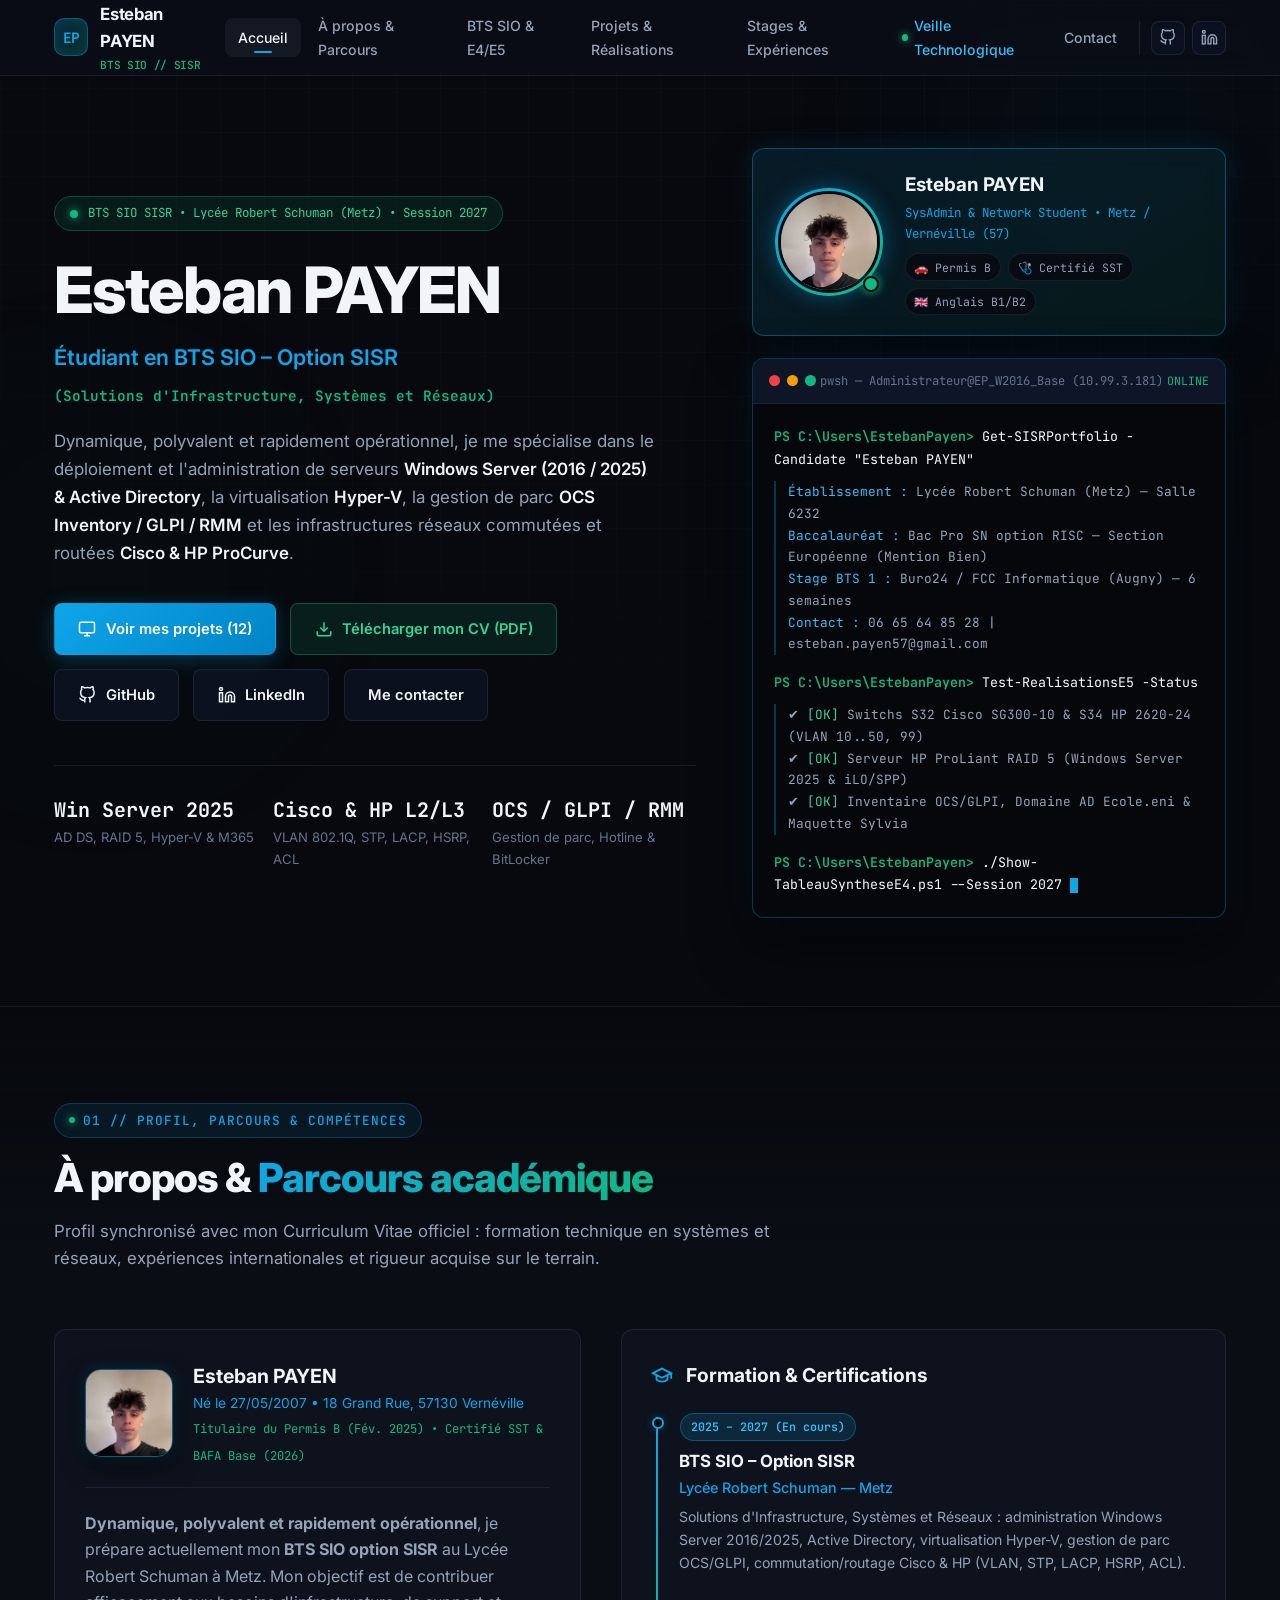
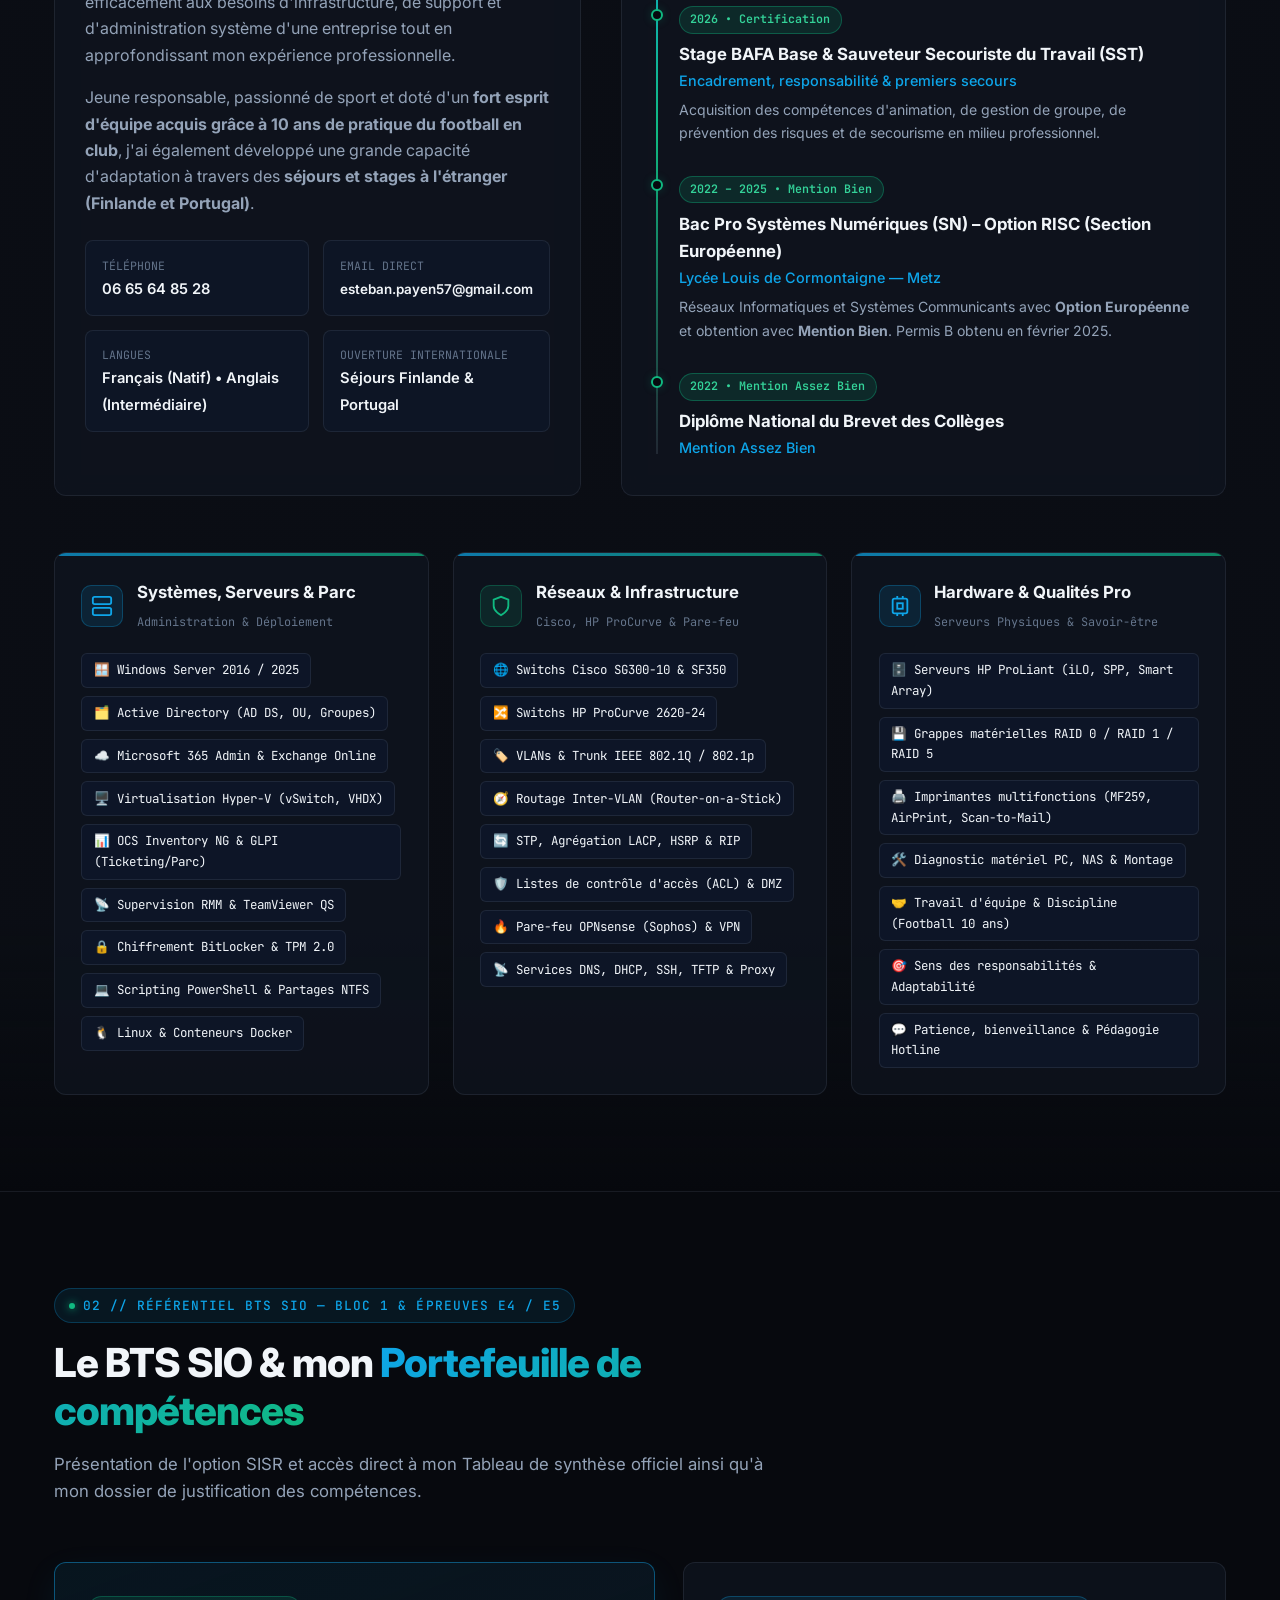
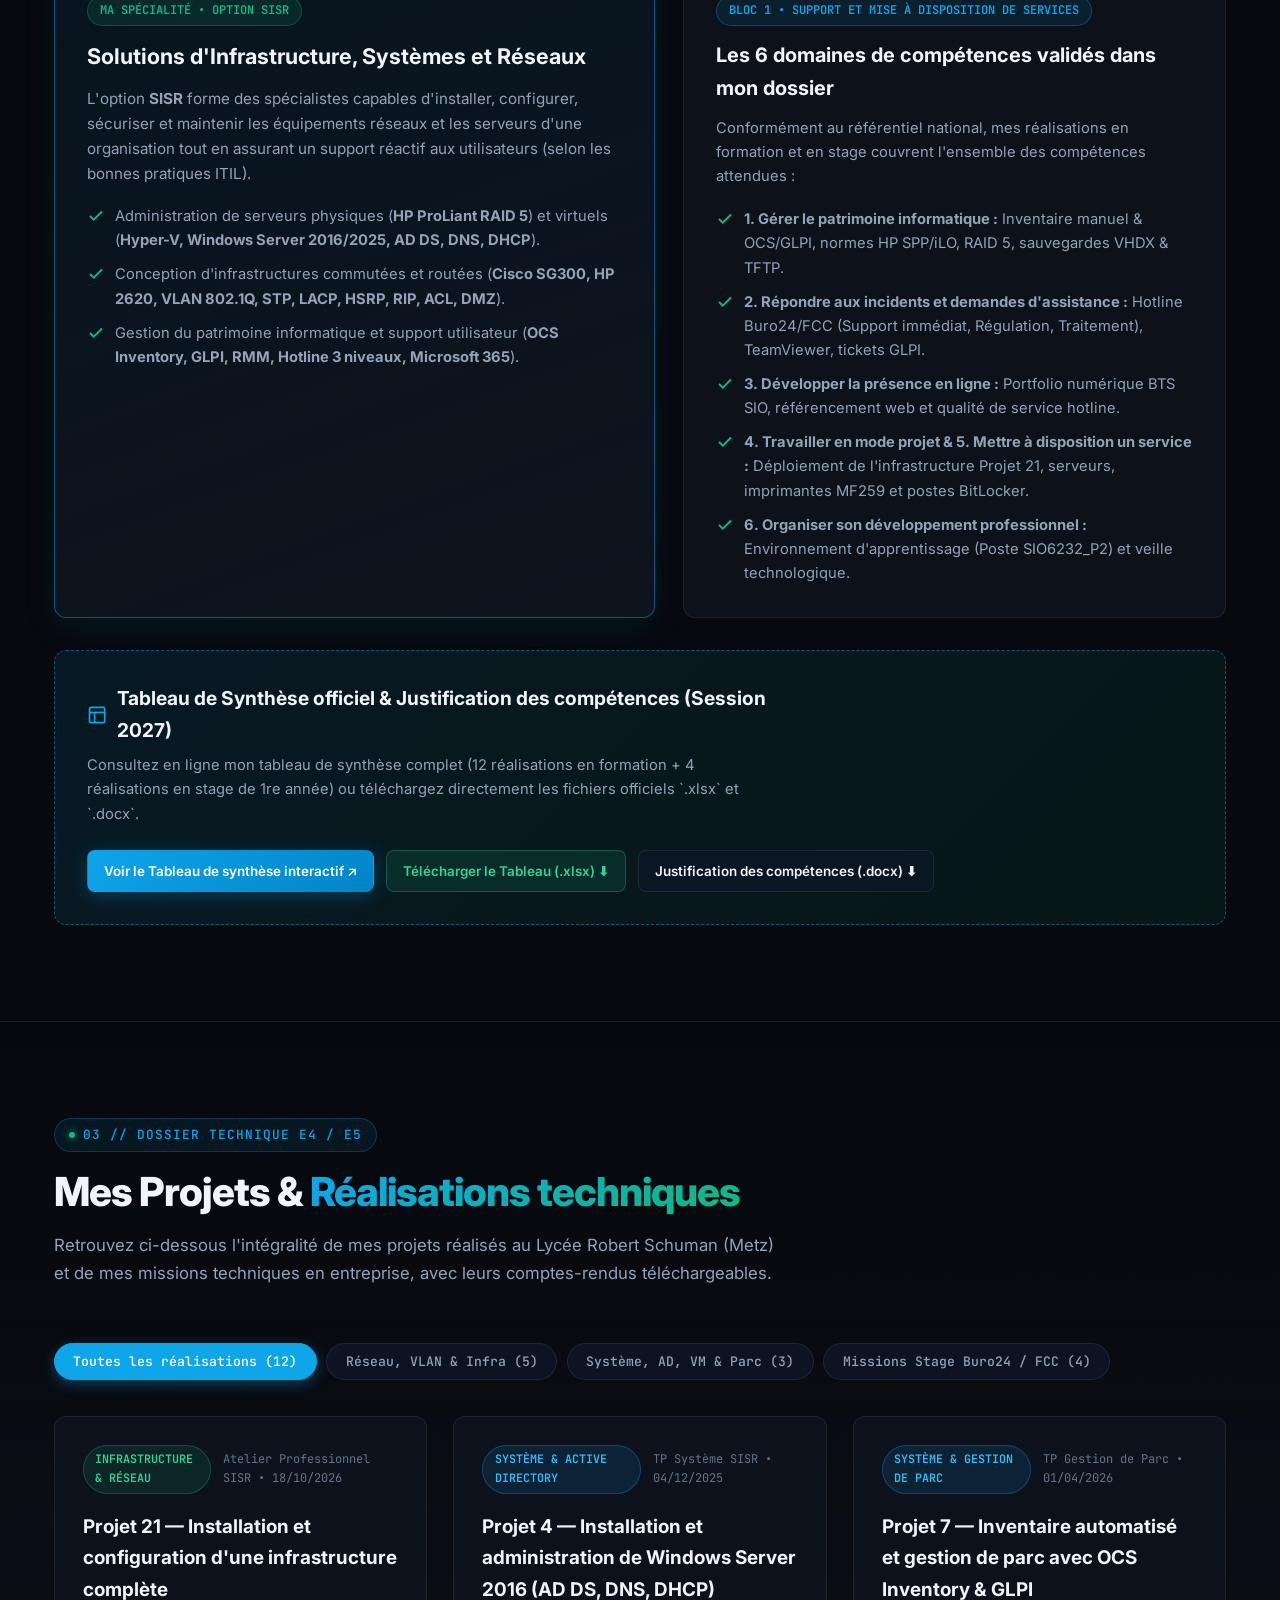
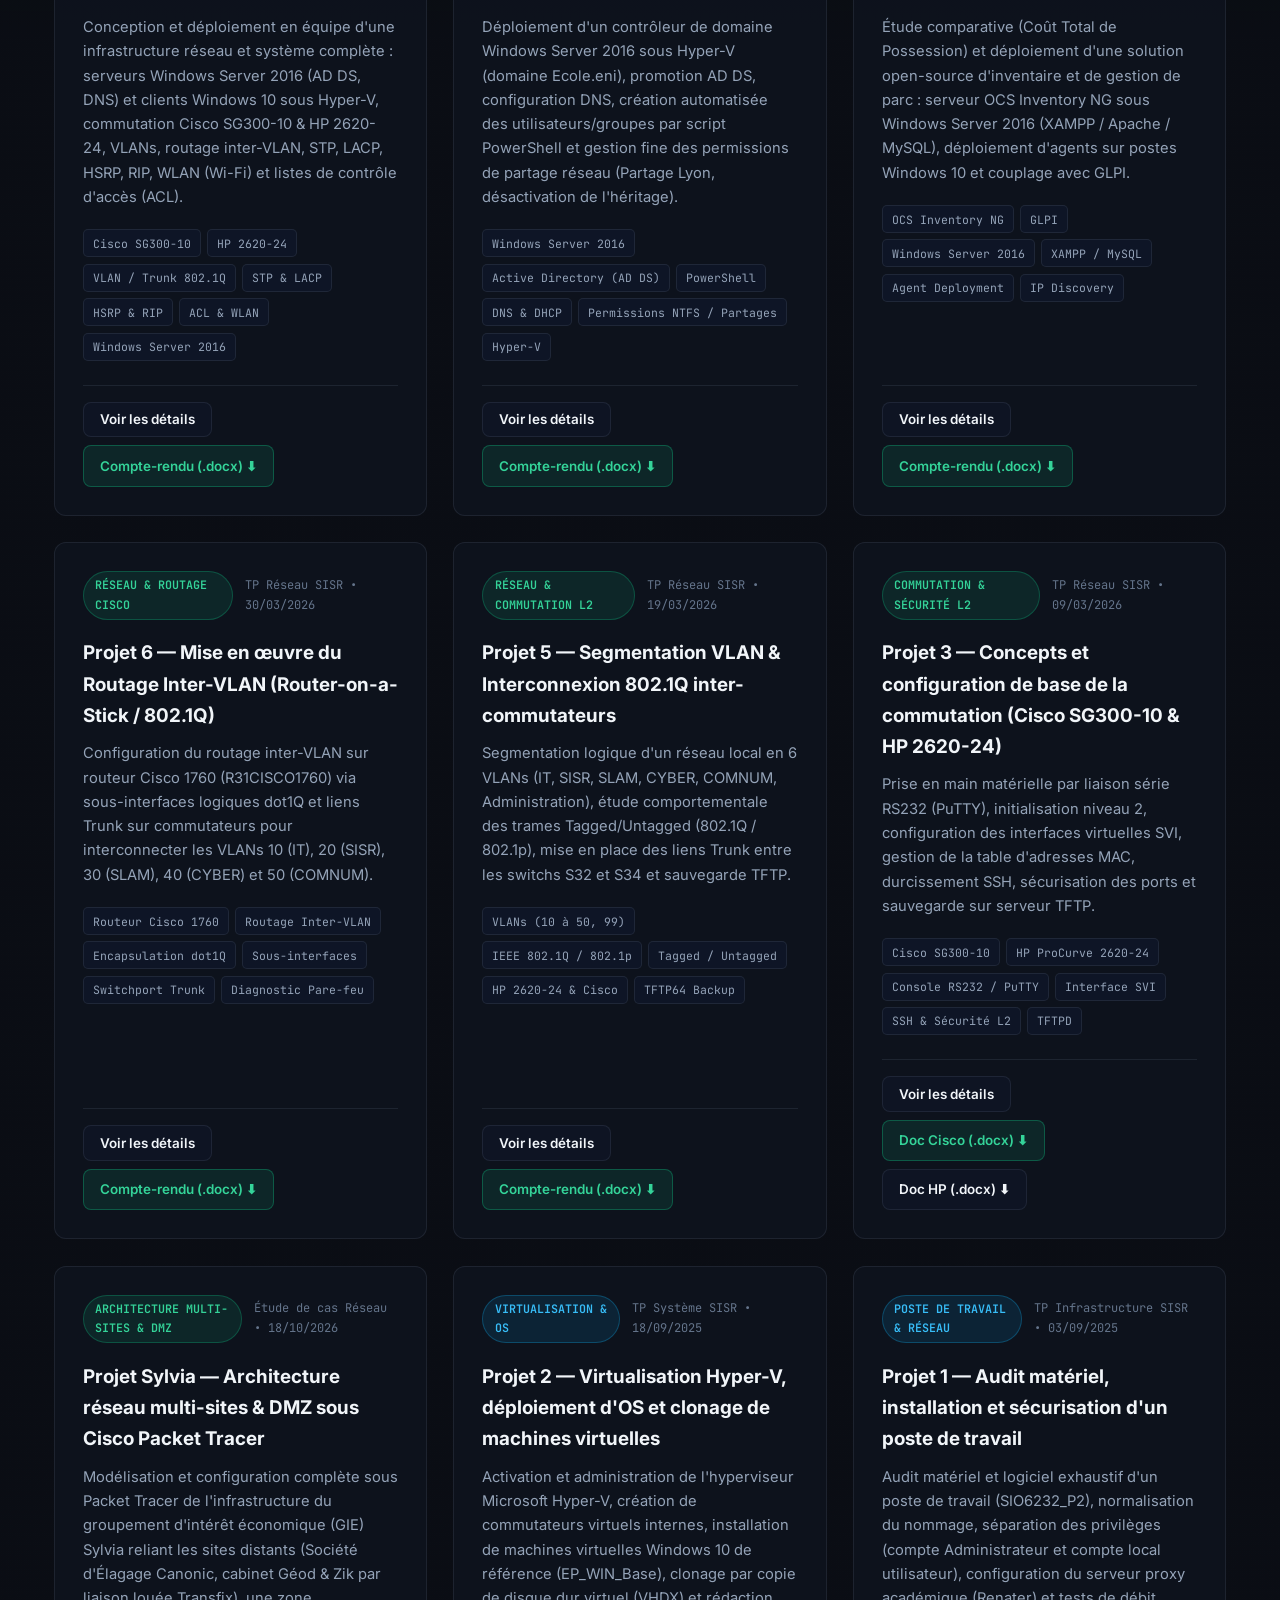
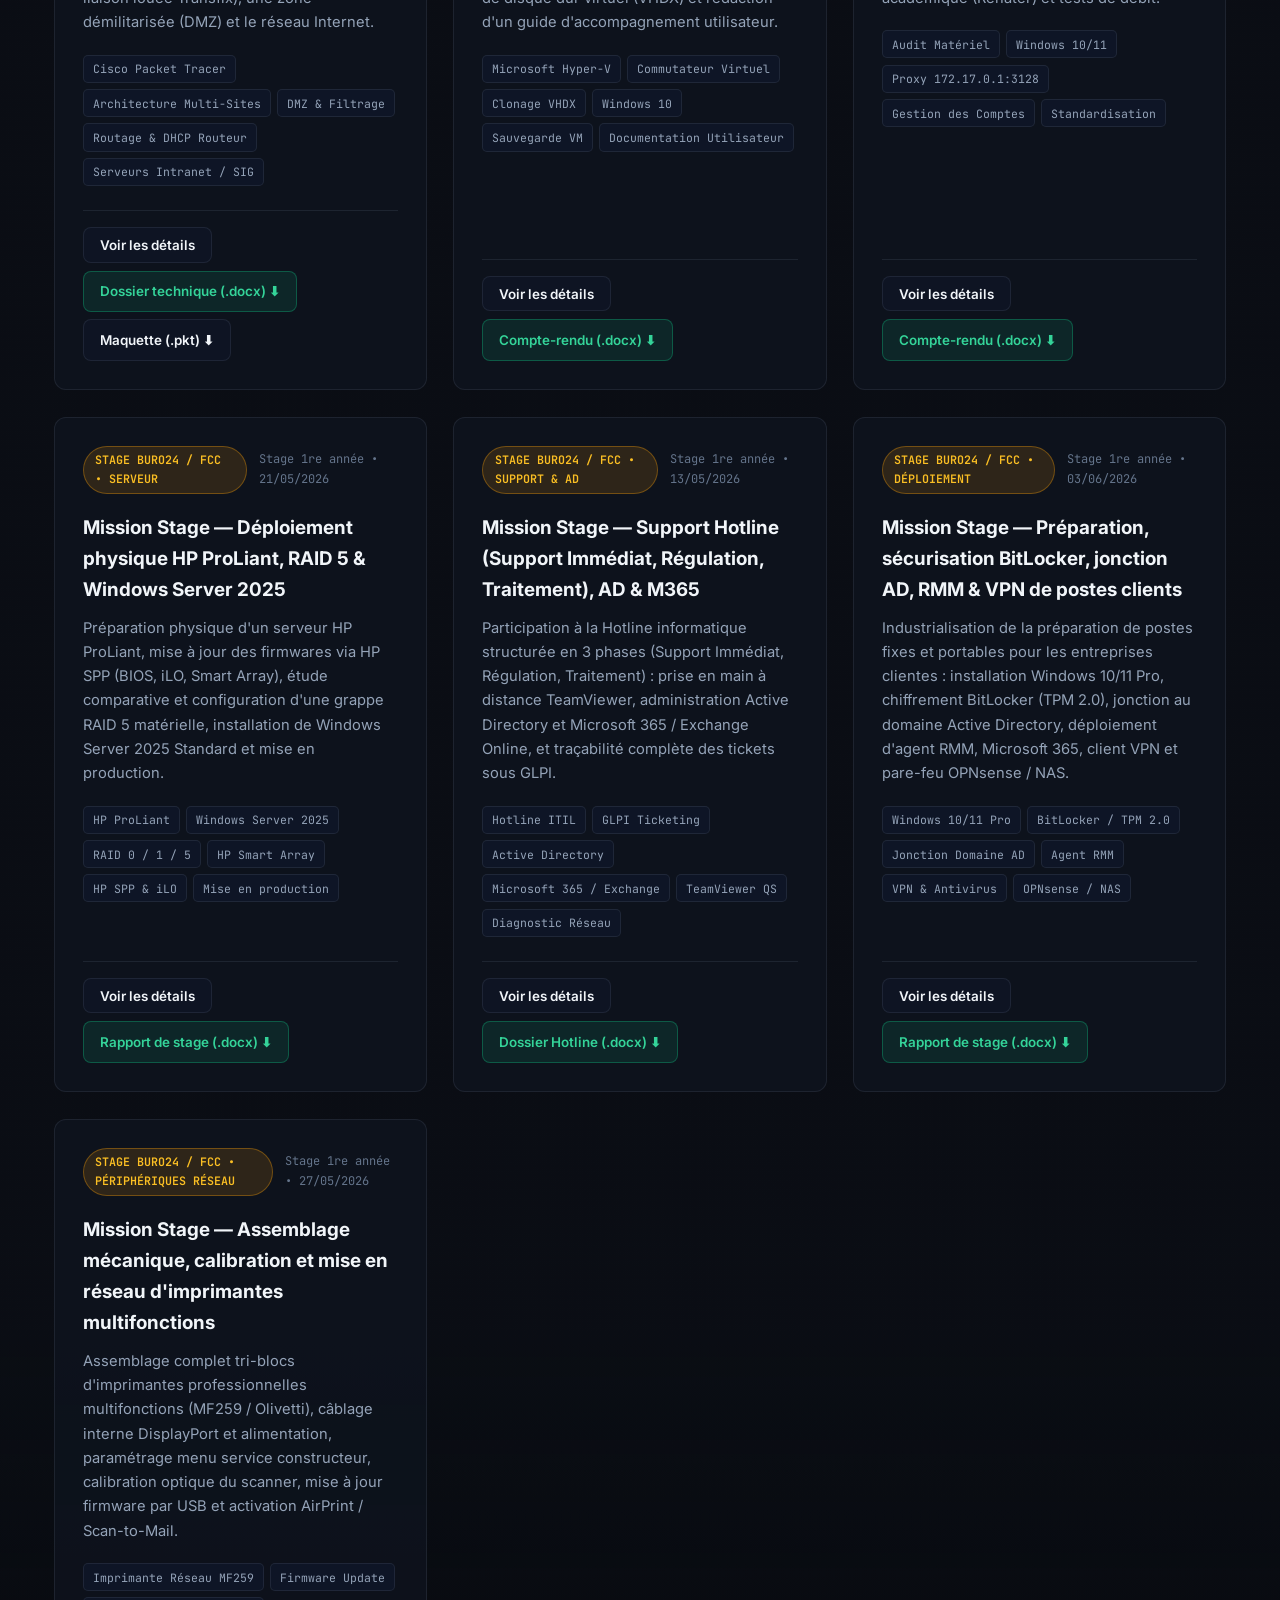
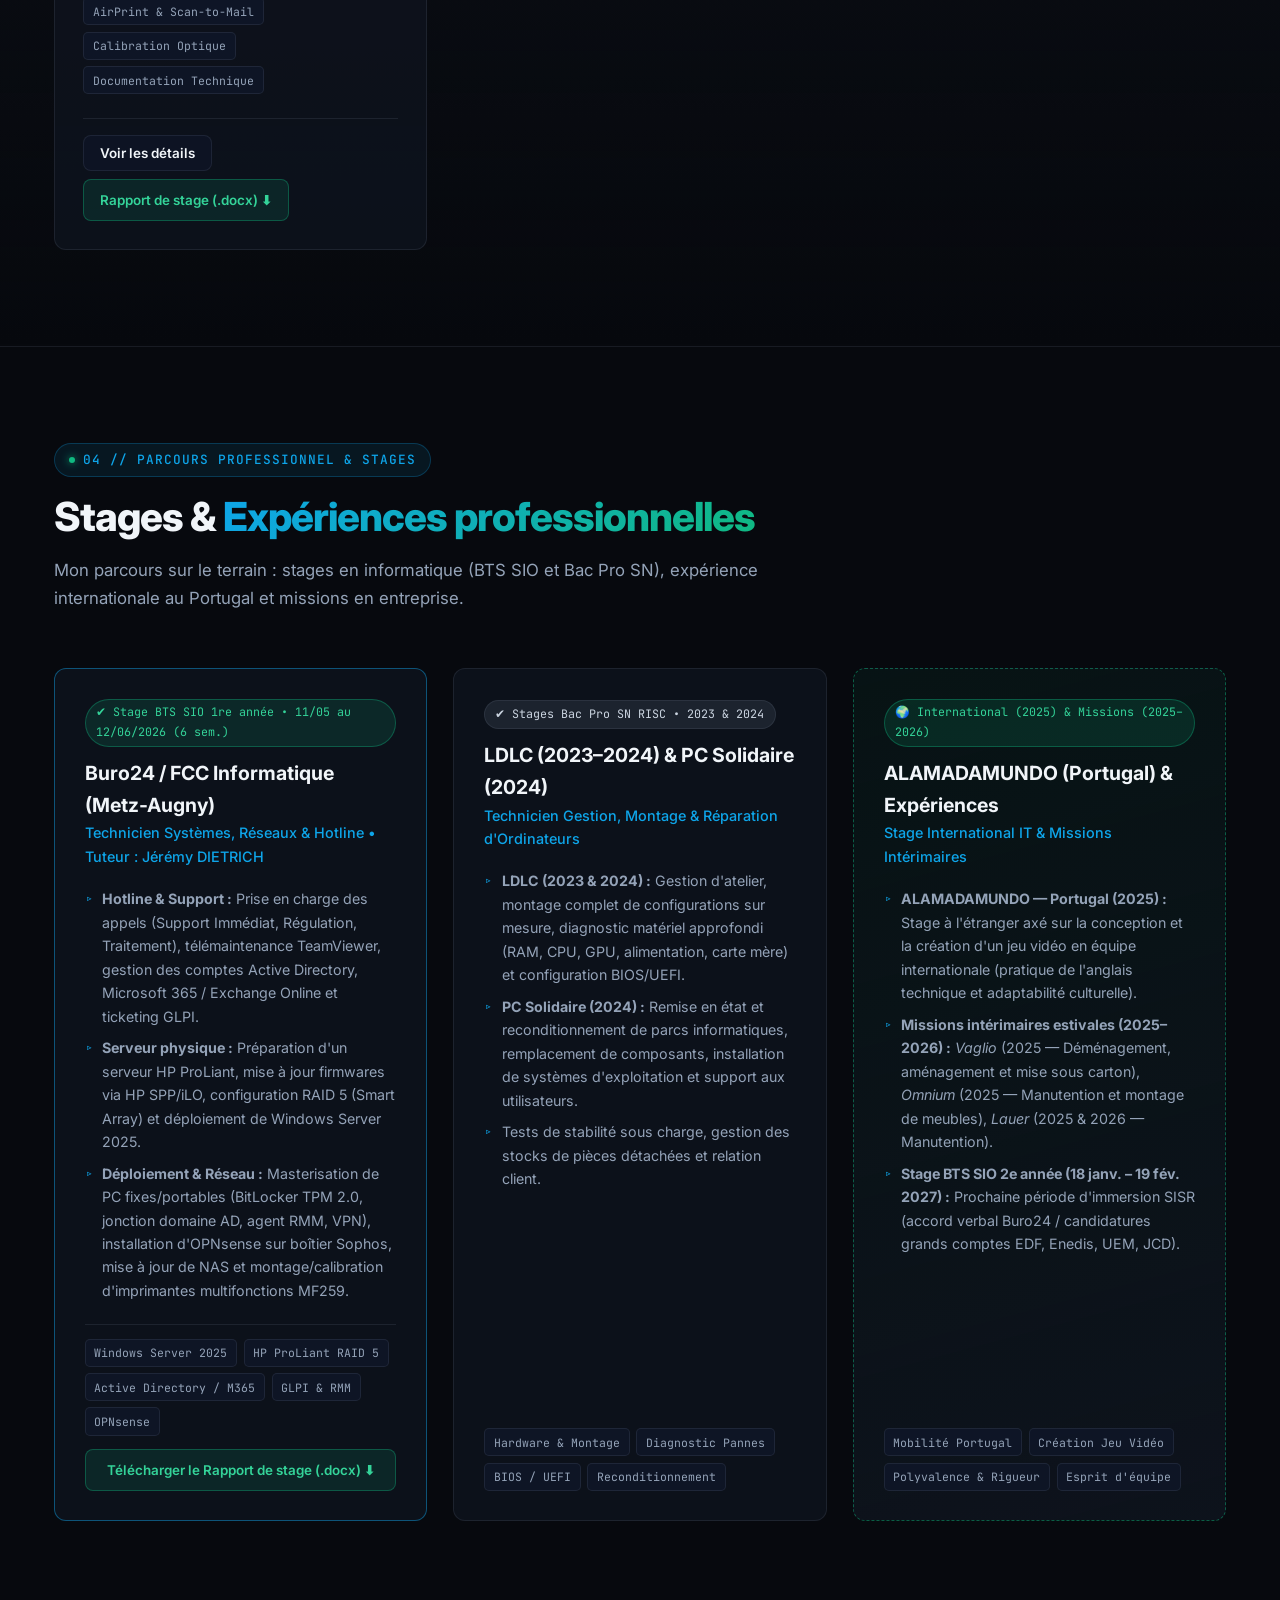
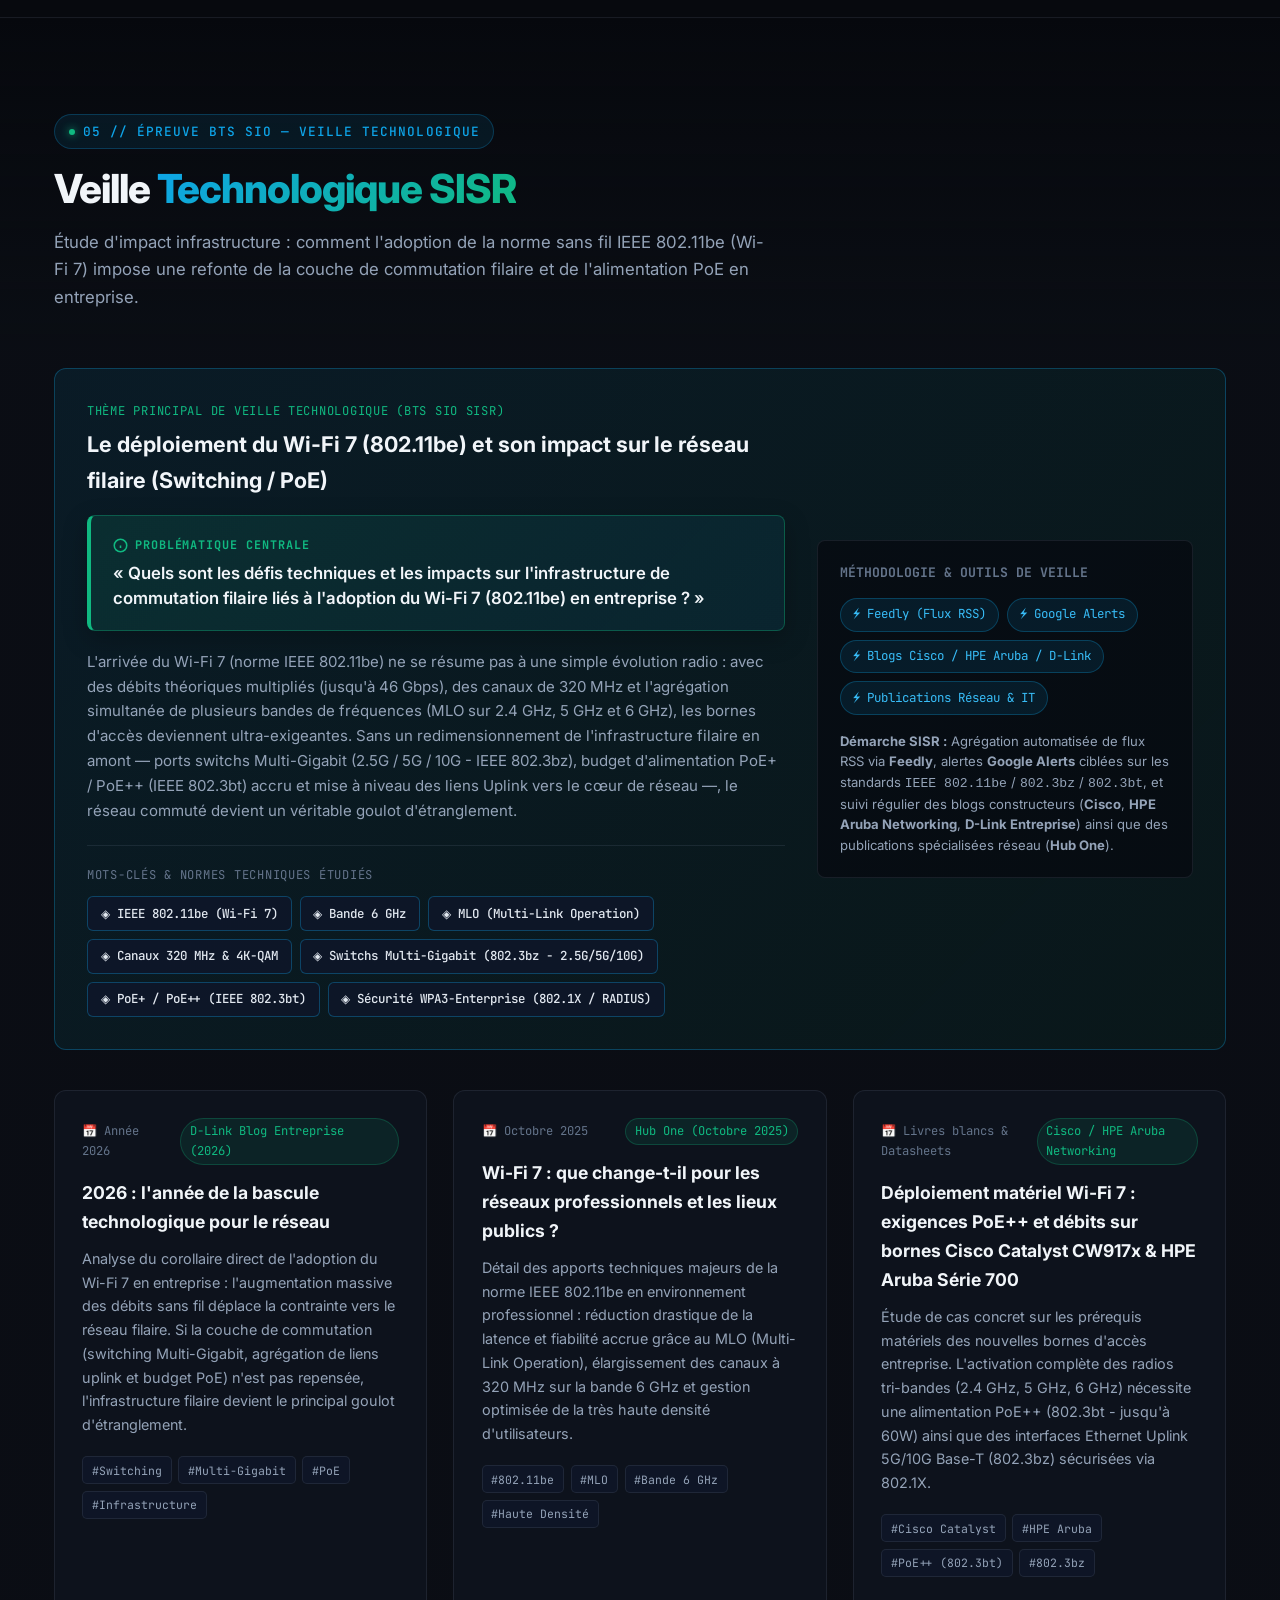
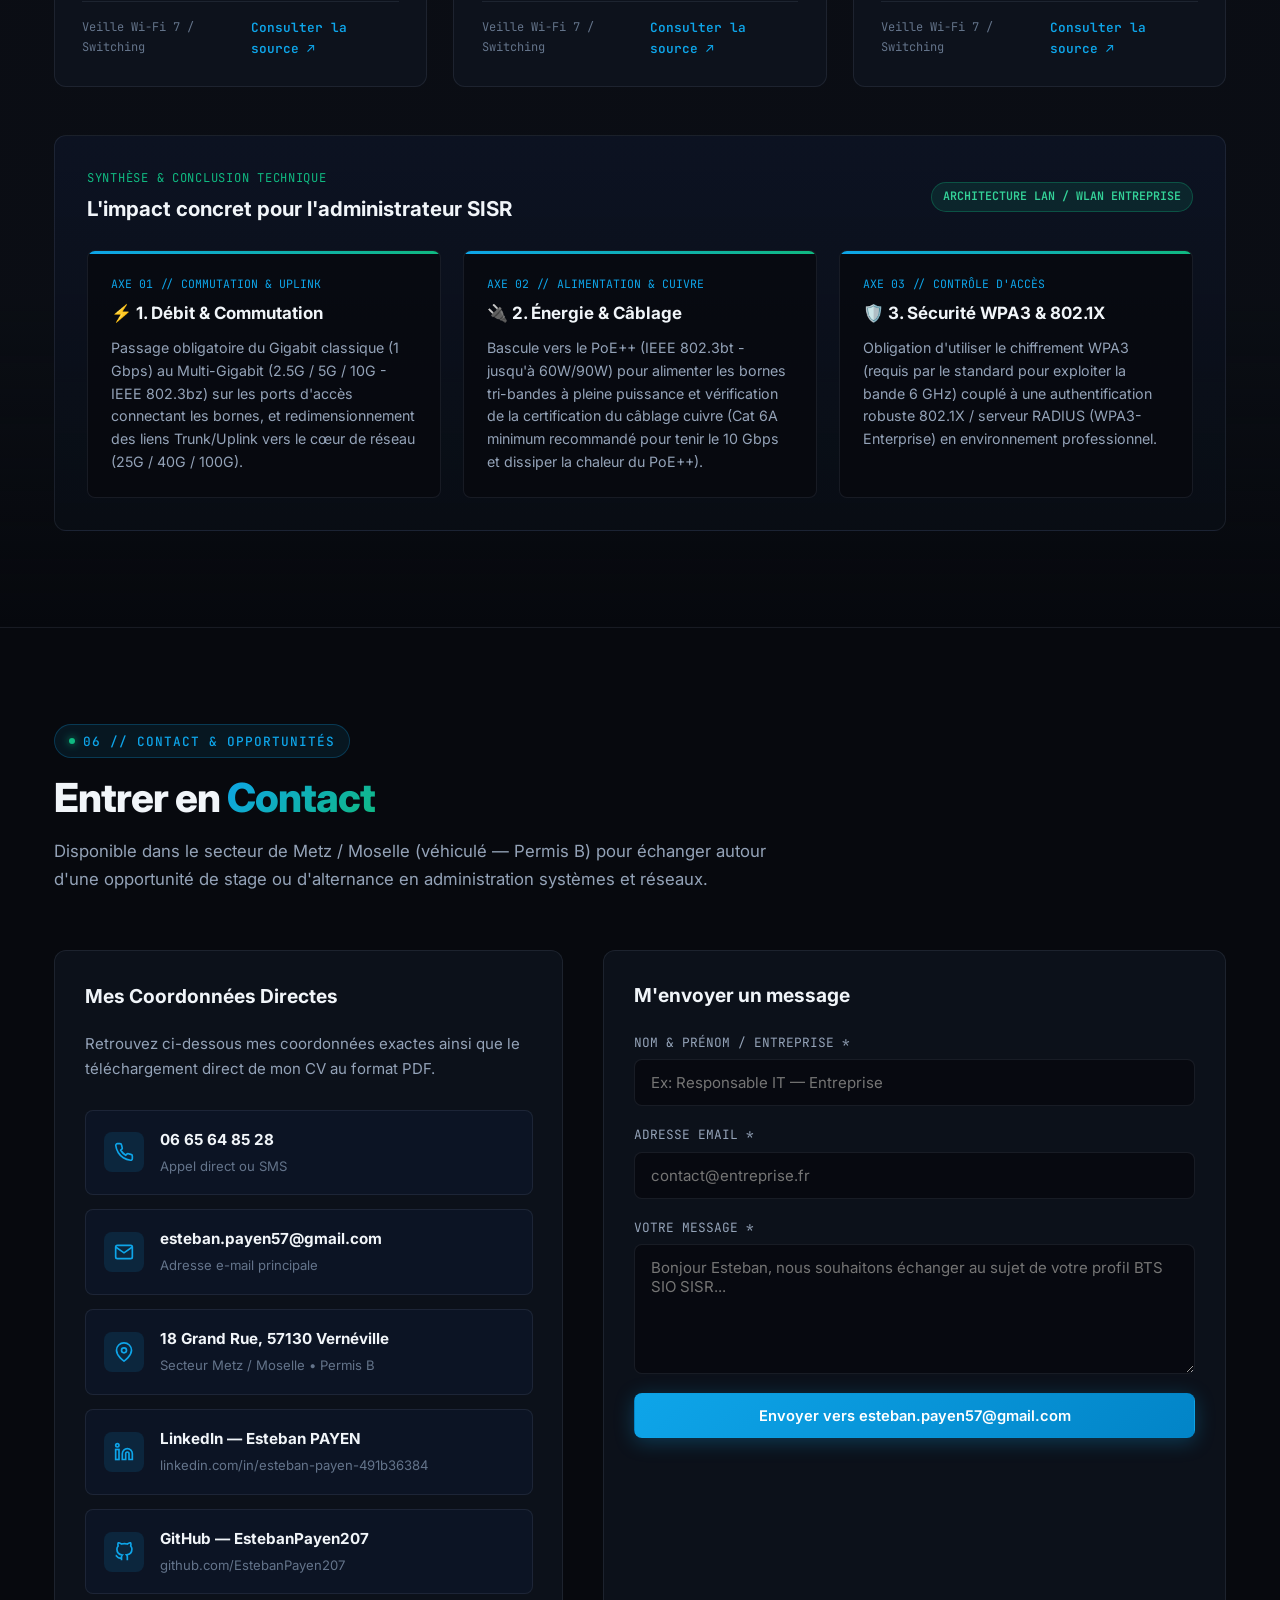
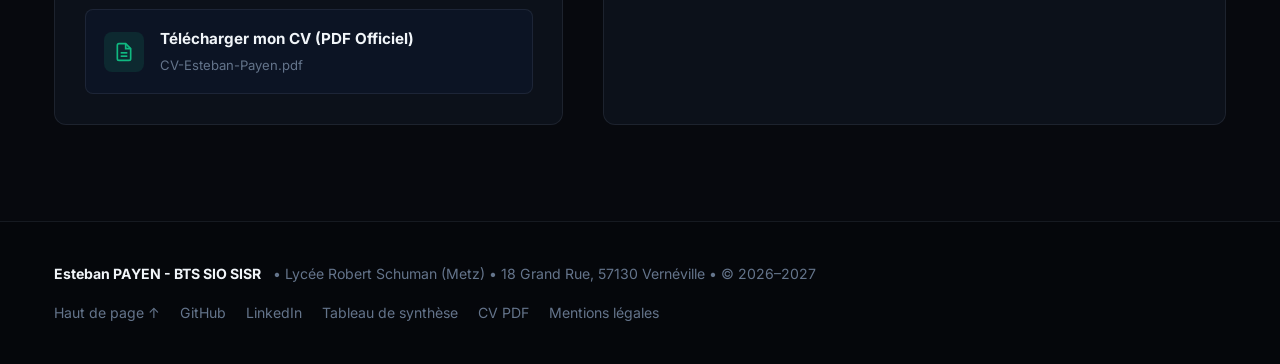
==== commit 900fc87c: "Mise a jour de la page d'acceuille V1.1" ====
--- a/index.html
+++ b/index.html
@@ -51,6 +51,20 @@
           Veille Technologique
         </a>
         <a href="#contact" class="nav-link">Contact</a>
+        <div class="nav-socials" aria-label="Profils GitHub et LinkedIn">
+          <a href="https://github.com/EstebanPayen207" target="_blank" rel="noopener noreferrer" class="nav-social-icon" title="GitHub — EstebanPayen207" aria-label="GitHub Esteban Payen">
+            <svg width="17" height="17" viewBox="0 0 24 24" fill="none" stroke="currentColor" stroke-width="2">
+              <path d="M9 19c-5 1.5-5-2.5-7-3m14 6v-3.87a3.37 3.37 0 0 0-.94-2.61c3.14-.35 6.44-1.54 6.44-7A5.44 5.44 0 0 0 20 4.77 5.07 5.07 0 0 0 19.91 1S18.73.65 16 2.48a13.38 13.38 0 0 0-7 0C6.27.65 5.09 1 5.09 1A5.07 5.07 0 0 0 5 4.77a5.44 5.44 0 0 0-1.5 3.78c0 5.42 3.3 6.61 6.44 7A3.37 3.37 0 0 0 9 18.13V22"></path>
+            </svg>
+          </a>
+          <a href="https://www.linkedin.com/in/esteban-payen-491b36384/" target="_blank" rel="noopener noreferrer" class="nav-social-icon" title="LinkedIn — Esteban PAYEN" aria-label="LinkedIn Esteban Payen">
+            <svg width="17" height="17" viewBox="0 0 24 24" fill="none" stroke="currentColor" stroke-width="2">
+              <path d="M16 8a6 6 0 0 1 6 6v7h-4v-7a2 2 0 0 0-2-2 2 2 0 0 0-2 2v7h-4v-7a6 6 0 0 1 6-6z"></path>
+              <rect x="2" y="9" width="4" height="12"></rect>
+              <circle cx="4" cy="4" r="2"></circle>
+            </svg>
+          </a>
+        </div>
       </nav>
     </div>
   </header>
@@ -91,7 +105,7 @@
                   <line x1="8" y1="21" x2="16" y2="21"></line>
                   <line x1="12" y1="17" x2="12" y2="21"></line>
                 </svg>
-                Voir mes projets (14)
+                Voir mes projets (12)
               </a>
               <a href="assets/docs/CV-Esteban-Payen.pdf" target="_blank" rel="noopener" download="CV-Esteban-Payen.pdf" class="btn btn-emerald">
                 <svg width="18" height="18" viewBox="0 0 24 24" fill="none" stroke="currentColor" stroke-width="2">
@@ -101,6 +115,20 @@
                 </svg>
                 Télécharger mon CV (PDF)
               </a>
+              <a href="https://github.com/EstebanPayen207" target="_blank" rel="noopener noreferrer" class="btn btn-outline">
+                <svg width="18" height="18" viewBox="0 0 24 24" fill="none" stroke="currentColor" stroke-width="2">
+                  <path d="M9 19c-5 1.5-5-2.5-7-3m14 6v-3.87a3.37 3.37 0 0 0-.94-2.61c3.14-.35 6.44-1.54 6.44-7A5.44 5.44 0 0 0 20 4.77 5.07 5.07 0 0 0 19.91 1S18.73.65 16 2.48a13.38 13.38 0 0 0-7 0C6.27.65 5.09 1 5.09 1A5.07 5.07 0 0 0 5 4.77a5.44 5.44 0 0 0-1.5 3.78c0 5.42 3.3 6.61 6.44 7A3.37 3.37 0 0 0 9 18.13V22"></path>
+                </svg>
+                GitHub
+              </a>
+              <a href="https://www.linkedin.com/in/esteban-payen-491b36384/" target="_blank" rel="noopener noreferrer" class="btn btn-outline">
+                <svg width="18" height="18" viewBox="0 0 24 24" fill="none" stroke="currentColor" stroke-width="2">
+                  <path d="M16 8a6 6 0 0 1 6 6v7h-4v-7a2 2 0 0 0-2-2 2 2 0 0 0-2 2v7h-4v-7a6 6 0 0 1 6-6z"></path>
+                  <rect x="2" y="9" width="4" height="12"></rect>
+                  <circle cx="4" cy="4" r="2"></circle>
+                </svg>
+                LinkedIn
+              </a>
               <a href="#contact" class="btn btn-outline">
                 Me contacter
               </a>
@@ -126,7 +154,7 @@
           <div class="hero-Visual-stack">
             <div class="profile-showcase">
               <div class="profile-avatar-wrap">
-                <img src="assets/img/esteban-portrait.jpg" alt="Portrait d'Esteban PAYEN — Étudiant BTS SIO SISR" class="profile-avatar" />
+                <img src="assets/img/esteban-portrait.jpg" alt="Esteban Payen - Portfolio BTS SIO" class="profile-avatar" />
                 <span class="profile-badge-online" title="Disponible pour stage SISR"></span>
               </div>
               <div class="profile-meta">
@@ -205,7 +233,7 @@
           <!-- Présentation complète synchronisée avec le CV -->
           <div class="glass-card about-text">
             <div class="about-photo-banner">
-              <img src="assets/img/esteban-portrait.jpg" alt="Photo d'Esteban PAYEN" />
+              <img src="assets/img/esteban-portrait.jpg" alt="Esteban Payen - Portfolio BTS SIO" />
               <div>
                 <h3 style="font-size:1.22rem; font-weight:700; color:var(--text-primary);">Esteban PAYEN</h3>
                 <p style="font-size:0.86rem; color:var(--accent-cyan); margin:0;">
@@ -556,20 +584,17 @@
                 <li><strong>Déploiement &amp; Réseau :</strong> Masterisation de PC fixes/portables (BitLocker TPM 2.0, jonction domaine AD, agent RMM, VPN), installation d'OPNsense sur boîtier Sophos, mise à jour de NAS et montage/calibration d'imprimantes multifonctions MF259.</li>
               </ul>
             </div>
-            <div>
-              <div class="project-tags" style="margin-bottom:1rem;">
+            <div style="padding-top:0.85rem; border-top:1px solid var(--border-subtle); display:flex; flex-direction:column; gap:0.85rem;">
+              <div class="project-tags" style="margin-bottom:0;">
                 <span class="project-tag">Windows Server 2025</span>
                 <span class="project-tag">HP ProLiant RAID 5</span>
                 <span class="project-tag">Active Directory / M365</span>
                 <span class="project-tag">GLPI &amp; RMM</span>
                 <span class="project-tag">OPNsense</span>
               </div>
-              <div style="display:flex; gap:0.5rem; flex-wrap:wrap;">
-                <button type="button" class="btn btn-primary btn-sm" data-open-attestation="true">
-                  Voir l'Attestation officielle
-                </button>
-                <a href="assets/docs/stages/E5_PAYEN_ESTEBAN_CR_STAGE1.docx" download class="btn btn-emerald btn-sm">
-                  Rapport de stage (.docx) ⬇
+              <div>
+                <a href="assets/docs/stages/E5_PAYEN_ESTEBAN_CR_STAGE1.docx" download class="btn btn-emerald btn-sm" style="width:100%;">
+                  Télécharger le Rapport de stage (.docx) ⬇
                 </a>
               </div>
             </div>
@@ -801,6 +826,32 @@
                 </div>
               </div>
 
+              <a href="https://www.linkedin.com/in/esteban-payen-491b36384/" target="_blank" rel="noopener noreferrer" class="contact-item">
+                <div class="contact-icon">
+                  <svg width="20" height="20" viewBox="0 0 24 24" fill="none" stroke="currentColor" stroke-width="2">
+                    <path d="M16 8a6 6 0 0 1 6 6v7h-4v-7a2 2 0 0 0-2-2 2 2 0 0 0-2 2v7h-4v-7a6 6 0 0 1 6-6z"></path>
+                    <rect x="2" y="9" width="4" height="12"></rect>
+                    <circle cx="4" cy="4" r="2"></circle>
+                  </svg>
+                </div>
+                <div>
+                  <strong style="display:block; font-size:0.95rem;">LinkedIn — Esteban PAYEN</strong>
+                  <span style="font-size:0.82rem; color:var(--text-muted);">linkedin.com/in/esteban-payen-491b36384</span>
+                </div>
+              </a>
+
+              <a href="https://github.com/EstebanPayen207" target="_blank" rel="noopener noreferrer" class="contact-item">
+                <div class="contact-icon">
+                  <svg width="20" height="20" viewBox="0 0 24 24" fill="none" stroke="currentColor" stroke-width="2">
+                    <path d="M9 19c-5 1.5-5-2.5-7-3m14 6v-3.87a3.37 3.37 0 0 0-.94-2.61c3.14-.35 6.44-1.54 6.44-7A5.44 5.44 0 0 0 20 4.77 5.07 5.07 0 0 0 19.91 1S18.73.65 16 2.48a13.38 13.38 0 0 0-7 0C6.27.65 5.09 1 5.09 1A5.07 5.07 0 0 0 5 4.77a5.44 5.44 0 0 0-1.5 3.78c0 5.42 3.3 6.61 6.44 7A3.37 3.37 0 0 0 9 18.13V22"></path>
+                  </svg>
+                </div>
+                <div>
+                  <strong style="display:block; font-size:0.95rem;">GitHub — EstebanPayen207</strong>
+                  <span style="font-size:0.82rem; color:var(--text-muted);">github.com/EstebanPayen207</span>
+                </div>
+              </a>
+
               <a href="assets/docs/CV-Esteban-Payen.pdf" target="_blank" rel="noopener" download="CV-Esteban-Payen.pdf" class="contact-item">
                 <div class="contact-icon" style="color:var(--accent-emerald); background:rgba(16,185,129,0.12);">
                   <svg width="20" height="20" viewBox="0 0 24 24" fill="none" stroke="currentColor" stroke-width="2">
@@ -859,6 +910,8 @@
       </div>
       <div class="footer-links">
         <a href="#accueil">Haut de page ↑</a>
+        <a href="https://github.com/EstebanPayen207" target="_blank" rel="noopener noreferrer">GitHub</a>
+        <a href="https://www.linkedin.com/in/esteban-payen-491b36384/" target="_blank" rel="noopener noreferrer">LinkedIn</a>
         <a href="assets/docs/Tableau-Synthese-E4-Esteban-PAYEN.html" target="_blank" rel="noopener">Tableau de synthèse</a>
         <a href="assets/docs/CV-Esteban-Payen.pdf" target="_blank" rel="noopener" download="CV-Esteban-Payen.pdf">CV PDF</a>
         <a href="#" data-open-legal="true">Mentions légales</a>
--- a/css/style.css
+++ b/css/style.css
@@ -394,6 +394,35 @@
   cursor: pointer;
 }
 
+.nav-socials {
+  display: flex;
+  align-items: center;
+  gap: 0.45rem;
+  margin-left: 0.35rem;
+  padding-left: 0.65rem;
+  border-left: 1px solid var(--border-subtle);
+}
+
+.nav-social-icon {
+  width: 34px;
+  height: 34px;
+  border-radius: 8px;
+  display: inline-flex;
+  align-items: center;
+  justify-content: center;
+  color: var(--text-secondary);
+  background: rgba(15, 23, 42, 0.55);
+  border: 1px solid var(--border-subtle);
+  transition: all var(--transition-fast);
+}
+
+.nav-social-icon:hover {
+  color: var(--accent-cyan);
+  border-color: var(--accent-cyan);
+  background: rgba(14, 165, 233, 0.1);
+  transform: translateY(-2px);
+}
+
 @keyframes pulse {
   0%, 100% { transform: scale(1); opacity: 1; }
   50% { transform: scale(1.35); opacity: 0.65; }
@@ -1631,10 +1660,12 @@
 .profile-avatar {
   width: 100%;
   height: 100%;
+  aspect-ratio: 1 / 1;
   border-radius: 50%;
   object-fit: cover;
-  object-position: center 20%;
+  object-position: center 22%;
   border: 3px solid var(--bg-primary);
+  display: block;
 }
 
 .profile-badge-online {
@@ -1690,14 +1721,28 @@
 }
 
 .about-photo-banner img {
-  width: 84px;
-  height: 84px;
-  border-radius: 14px;
+  width: 88px;
+  height: 88px;
+  aspect-ratio: 1 / 1;
+  border-radius: 16px;
   object-fit: cover;
-  object-position: center 20%;
-  border: 1px solid rgba(14, 165, 233, 0.45);
-  box-shadow: 0 8px 22px rgba(0, 0, 0, 0.45);
+  object-position: center 22%;
+  border: 1.5px solid rgba(14, 165, 233, 0.5);
+  box-shadow: 0 10px 25px rgba(0, 0, 0, 0.5), 0 0 16px rgba(14, 165, 233, 0.18);
   flex-shrink: 0;
+  display: block;
+}
+
+@media (max-width: 560px) {
+  .profile-showcase,
+  .about-photo-banner {
+    flex-direction: column;
+    text-align: center;
+  }
+
+  .profile-quick-info {
+    justify-content: center;
+  }
 }
 
 .project-cat-badge.cat-stage {
@@ -1847,6 +1892,15 @@
     pointer-events: auto;
   }
 
+  .nav-socials {
+    margin-left: 0;
+    padding-left: 0;
+    padding-top: 0.65rem;
+    margin-top: 0.35rem;
+    border-left: none;
+    border-top: 1px solid var(--border-subtle);
+  }
+
   .hero-metrics {
     grid-template-columns: 1fr;
     gap: 0.75rem;
